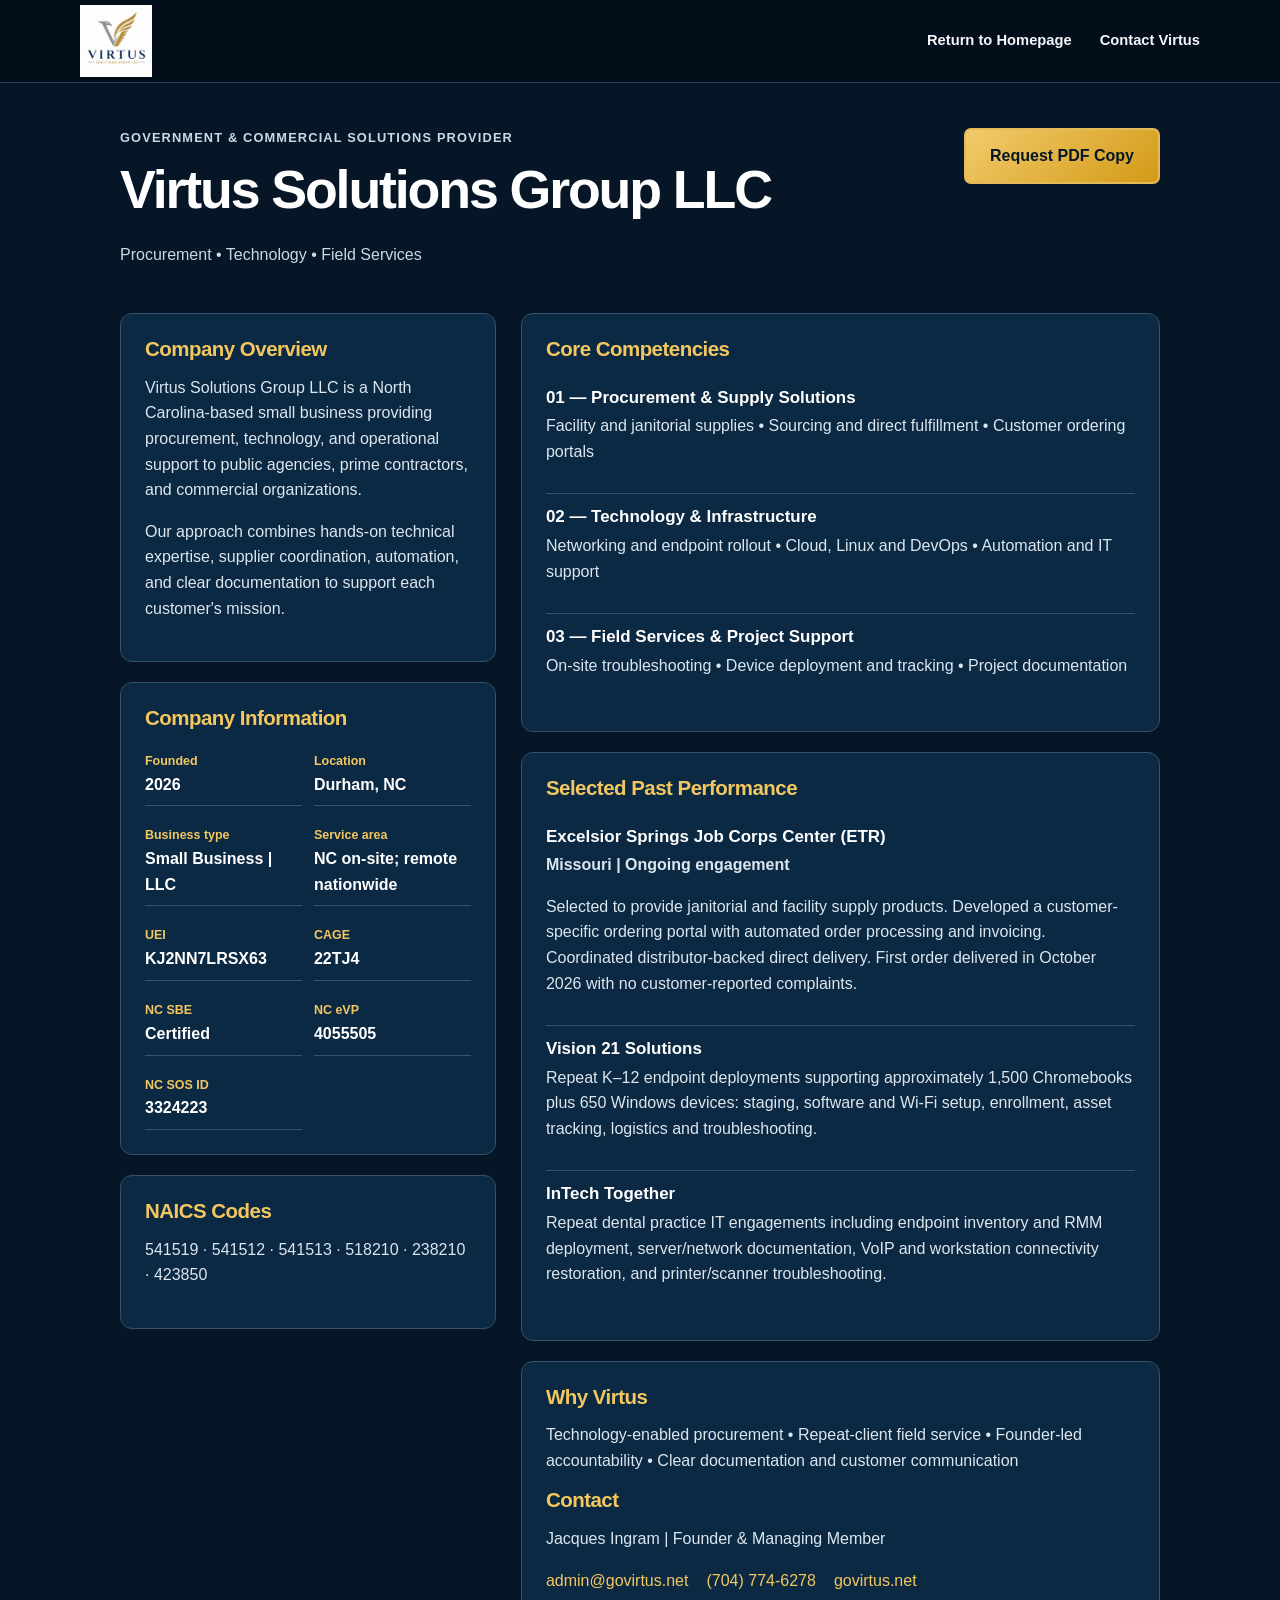
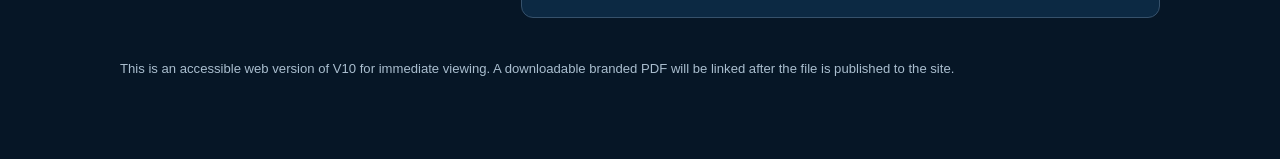
==== capability-statement.html @ 2979e862 "Add directly viewable V10 capability statement web page" ====
<!doctype html><html lang="en"><head><meta charset="utf-8"><meta name="viewport" content="width=device-width,initial-scale=1"><title>Capability Statement V10 | Virtus Solutions Group LLC</title><meta name="description" content="Virtus Solutions Group LLC corporate capability statement: procurement, technology, field services and documented past performance."><link rel="icon" href="assets/favicon-32.png"><link rel="stylesheet" href="styles.css"><style>
.cap-wrap{width:min(1040px,calc(100% - 32px));margin:45px auto 80px}.cap-head{display:flex;justify-content:space-between;align-items:flex-start;gap:20px;margin-bottom:30px}.cap-head h1{font-size:clamp(2rem,4.2vw,3.5rem);line-height:1.05;color:#fff}.cap-head p{color:#cad9e5}.cap-tag{color:#f3c75f;font-weight:800;text-transform:uppercase;letter-spacing:.09em;font-size:.8rem}.cap-grid{display:grid;grid-template-columns:1fr 1.7fr;gap:25px}.cap-panel{background:#0c2943;border:1px solid #36516b;border-radius:12px;padding:24px;margin-bottom:20px}.cap-panel h2{font-size:1.28rem;color:#f3c75f;margin-bottom:15px}.cap-panel h3{font-size:1.06rem;color:#fff;margin:0 0 6px}.cap-panel p,.cap-panel li{color:#dce6ef}.cap-panel ul{padding-left:20px}.cap-panel li{margin:7px 0}.cap-item{border-bottom:1px solid #34516a;padding:13px 0}.cap-item:last-child{border:0}.cap-credentials{display:grid;grid-template-columns:1fr 1fr;gap:12px}.cap-credentials div{border-bottom:1px solid #35516c;padding:8px 0}.cap-credentials strong{color:#f3c75f;display:block;font-size:.78rem}.cap-credentials span{color:#fff;font-weight:700}.cap-contact{display:flex;flex-wrap:wrap;gap:18px}.cap-contact a{color:#f3c75f}.cap-note{color:#aabecf;font-size:.82rem;margin-top:20px}@media(max-width:760px){.cap-grid{grid-template-columns:1fr}.cap-head{display:block}.cap-panel{padding:18px}}</style></head><body><header class="site-header"><nav class="nav container" aria-label="Main navigation"><a class="brand" href="./"><img src="assets/virtus-logo.png" alt="Virtus Solutions Group"></a><div class="nav-links" style="display:flex"><a href="./">Return to Homepage</a><a href="mailto:admin@govirtus.net">Contact Virtus</a></div></nav></header><main class="cap-wrap"><div class="cap-head"><div><p class="cap-tag">Government &amp; Commercial Solutions Provider</p><h1>Virtus Solutions Group LLC</h1><p>Procurement • Technology • Field Services</p></div><a class="btn primary" href="mailto:admin@govirtus.net?subject=VSG%20Capability%20Statement%20PDF%20Request">Request PDF Copy</a></div><div class="cap-grid"><div><section class="cap-panel"><h2>Company Overview</h2><p>Virtus Solutions Group LLC is a North Carolina-based small business providing procurement, technology, and operational support to public agencies, prime contractors, and commercial organizations.</p><p>Our approach combines hands-on technical expertise, supplier coordination, automation, and clear documentation to support each customer's mission.</p></section><section class="cap-panel"><h2>Company Information</h2><div class="cap-credentials"><div><strong>Founded</strong><span>2026</span></div><div><strong>Location</strong><span>Durham, NC</span></div><div><strong>Business type</strong><span>Small Business | LLC</span></div><div><strong>Service area</strong><span>NC on-site; remote nationwide</span></div><div><strong>UEI</strong><span>KJ2NN7LRSX63</span></div><div><strong>CAGE</strong><span>22TJ4</span></div><div><strong>NC SBE</strong><span>Certified</span></div><div><strong>NC eVP</strong><span>4055505</span></div><div><strong>NC SOS ID</strong><span>3324223</span></div></div></section><section class="cap-panel"><h2>NAICS Codes</h2><p>541519 · 541512 · 541513 · 518210 · 238210 · 423850</p></section></div><div><section class="cap-panel"><h2>Core Competencies</h2><div class="cap-item"><h3>01 — Procurement &amp; Supply Solutions</h3><p>Facility and janitorial supplies • Sourcing and direct fulfillment • Customer ordering portals</p></div><div class="cap-item"><h3>02 — Technology &amp; Infrastructure</h3><p>Networking and endpoint rollout • Cloud, Linux and DevOps • Automation and IT support</p></div><div class="cap-item"><h3>03 — Field Services &amp; Project Support</h3><p>On-site troubleshooting • Device deployment and tracking • Project documentation</p></div></section><section class="cap-panel"><h2>Selected Past Performance</h2><div class="cap-item"><h3>Excelsior Springs Job Corps Center (ETR)</h3><p><strong>Missouri | Ongoing engagement</strong></p><p>Selected to provide janitorial and facility supply products. Developed a customer-specific ordering portal with automated order processing and invoicing. Coordinated distributor-backed direct delivery. First order delivered in October 2026 with no customer-reported complaints.</p></div><div class="cap-item"><h3>Vision 21 Solutions</h3><p>Repeat K–12 endpoint deployments supporting approximately 1,500 Chromebooks plus 650 Windows devices: staging, software and Wi-Fi setup, enrollment, asset tracking, logistics and troubleshooting.</p></div><div class="cap-item"><h3>InTech Together</h3><p>Repeat dental practice IT engagements including endpoint inventory and RMM deployment, server/network documentation, VoIP and workstation connectivity restoration, and printer/scanner troubleshooting.</p></div></section><section class="cap-panel"><h2>Why Virtus</h2><p>Technology-enabled procurement • Repeat-client field service • Founder-led accountability • Clear documentation and customer communication</p><h2>Contact</h2><p>Jacques Ingram | Founder &amp; Managing Member</p><div class="cap-contact"><a href="mailto:admin@govirtus.net">admin@govirtus.net</a><a href="tel:+17047746278">(704) 774-6278</a><a href="https://govirtus.net">govirtus.net</a></div></section></div></div><p class="cap-note">This is an accessible web version of V10 for immediate viewing. A downloadable branded PDF will be linked after the file is published to the site.</p></main></body></html>
---- styles.css ----
:root {
  --navy: #08264a;
  --navy-2: #0d315c;
  --gold: #c99a2e;
  --gold-2: #d7b65e;
  --silver: #8f969d;
  --slate: #4c5864;
  --light: #f5f7fa;
  --white: #ffffff;
  --line: #dce2e8;
  --shadow: 0 18px 45px rgba(8, 38, 74, 0.12);
}

* { box-sizing: border-box; }
html { scroll-behavior: smooth; }
body {
  margin: 0;
  font-family: Georgia, 'Times New Roman', serif;
  color: var(--navy);
  background: var(--white);
  line-height: 1.6;
}
a { color: inherit; text-decoration: none; }
img { max-width: 100%; display: block; }
.container { width: min(1120px, calc(100% - 40px)); margin: 0 auto; }

.site-header {
  position: sticky;
  top: 0;
  z-index: 20;
  background: rgba(255,255,255,0.94);
  backdrop-filter: blur(14px);
  border-bottom: 1px solid var(--line);
}
.nav {
  height: 82px;
  display: flex;
  align-items: center;
  justify-content: space-between;
  gap: 24px;
}
.brand img { width: 238px; height: 72px; object-fit: contain; object-position: left center; }
.nav-links { display: flex; align-items: center; gap: 28px; font-family: Arial, sans-serif; font-weight: 700; font-size: 0.92rem; }
.nav-links a { position: relative; }
.nav-links a:not(.nav-cta)::after {
  content: '';
  position: absolute;
  left: 0;
  bottom: -8px;
  width: 0;
  height: 2px;
  background: var(--gold);
  transition: width .2s ease;
}
.nav-links a:hover::after { width: 100%; }
.nav-cta {
  background: var(--navy);
  color: var(--white);
  padding: 12px 18px;
  border-radius: 4px;
  box-shadow: 0 8px 18px rgba(8,38,74,.18);
}
.menu-toggle { display: none; border: 0; background: var(--navy); color: white; padding: 10px 12px; border-radius: 4px; font-size: 1.2rem; }

.hero {
  position: relative;
  overflow: hidden;
  background:
    linear-gradient(90deg, rgba(255,255,255,.98) 0%, rgba(255,255,255,.92) 44%, rgba(245,247,250,.70) 100%),
    radial-gradient(circle at 85% 30%, rgba(201,154,46,.12), transparent 34%),
    linear-gradient(135deg, #ffffff 0%, #eef2f6 100%);
  border-bottom: 3px solid var(--gold);
}
.hero::after {
  content: '';
  position: absolute;
  right: -7%; top: 8%;
  width: 56%; height: 90%;
  background: linear-gradient(135deg, transparent 0 44%, rgba(8,38,74,.05) 44% 48%, transparent 48% 100%);
  opacity: .9;
}
.hero-grid { position: relative; z-index: 1; min-height: 620px; display: grid; grid-template-columns: 1.05fr .95fr; align-items: center; gap: 48px; }
.eyebrow, .section-kicker {
  color: var(--gold);
  text-transform: uppercase;
  letter-spacing: .12em;
  font-family: Arial, sans-serif;
  font-size: .78rem;
  font-weight: 800;
  margin: 0 0 14px;
}
.eyebrow span { display: inline-block; width: 38px; height: 2px; background: var(--gold); vertical-align: middle; margin-right: 10px; }
h1 { font-size: clamp(3rem, 7vw, 6.3rem); line-height: .94; margin: 0 0 24px; letter-spacing: -.04em; }
h1 span { color: var(--silver); }
.hero-text { max-width: 600px; font-family: Arial, sans-serif; color: #263646; font-size: 1.08rem; }
.hero-actions { display: flex; gap: 16px; flex-wrap: wrap; margin-top: 30px; }
.btn {
  display: inline-flex;
  align-items: center;
  justify-content: center;
  border-radius: 4px;
  padding: 13px 24px;
  font-family: Arial, sans-serif;
  font-weight: 800;
  border: 2px solid var(--navy);
  transition: transform .2s ease, box-shadow .2s ease, background .2s ease;
}
.btn:hover { transform: translateY(-2px); box-shadow: var(--shadow); }
.btn.primary { background: var(--navy); color: white; }
.btn.secondary { background: transparent; color: var(--navy); }
.hero-card {
  justify-self: end;
  width: min(430px, 100%);
  padding: 34px;
  border-radius: 18px;
  background: rgba(255,255,255,.75);
  border: 1px solid rgba(201,154,46,.34);
  box-shadow: var(--shadow);
}
.hero-card img { width: 250px; margin: 0 auto 20px; }
.hero-card div { display: grid; grid-template-columns: 1fr 1fr; gap: 10px; font-family: Arial, sans-serif; }
.hero-card strong { border: 1px solid var(--line); padding: 12px; border-radius: 8px; text-align: center; background: #fff; }

.section { padding: 88px 0; }
.section-center { text-align: center; max-width: 760px; margin: 0 auto 42px; }
h2 { font-size: clamp(2rem, 4vw, 3.25rem); line-height: 1.05; margin: 0 0 18px; letter-spacing: -.025em; }
h3 { margin: 0 0 10px; line-height: 1.15; }
p { margin-top: 0; }
.about-grid { display: grid; grid-template-columns: .9fr 1.1fr; gap: 54px; align-items: start; }
.about-grid p, .section-center p { font-family: Arial, sans-serif; color: #364656; }
.values-grid { display: grid; grid-template-columns: 1fr 1fr; gap: 18px; }
.values-grid article {
  padding: 25px;
  border: 1px solid var(--line);
  border-top: 4px solid var(--gold);
  border-radius: 10px;
  background: white;
  box-shadow: 0 10px 28px rgba(8,38,74,.06);
}
.values-grid span { font-family: Arial, sans-serif; font-weight: 900; color: var(--gold); }
.values-grid p, .service-card p, .government p, .contact p, .footer p, .footer span { font-family: Arial, sans-serif; color: #465666; }

.services { background: var(--light); }
.service-grid { display: grid; grid-template-columns: repeat(3, 1fr); gap: 18px; }
.service-card {
  background: white;
  border: 1px solid var(--line);
  border-radius: 12px;
  padding: 28px;
  box-shadow: 0 12px 28px rgba(8,38,74,.06);
  min-height: 220px;
}
.icon {
  width: 46px; height: 46px;
  border: 2px solid var(--gold);
  color: var(--gold);
  display: grid;
  place-items: center;
  border-radius: 9px;
  font-family: Arial, sans-serif;
  font-weight: 900;
  margin-bottom: 18px;
  font-size: 1.35rem;
}

.government {
  padding: 76px 0;
  color: white;
  background:
    linear-gradient(90deg, rgba(8,38,74,.97), rgba(8,38,74,.87)),
    radial-gradient(circle at 85% 40%, rgba(201,154,46,.20), transparent 30%);
}
.light { color: var(--gold-2); }
.government h2 { max-width: 760px; }
.government p { color: rgba(255,255,255,.82); max-width: 720px; }
.government-grid { display: grid; grid-template-columns: 1fr .8fr; gap: 40px; align-items: center; }
.gov-points { display: grid; grid-template-columns: 1fr 1fr; gap: 14px; }
.gov-points span { font-family: Arial, sans-serif; font-weight: 800; border: 1px solid rgba(255,255,255,.22); padding: 16px; border-radius: 10px; background: rgba(255,255,255,.07); }

.contact-grid { display: grid; grid-template-columns: .85fr 1.15fr; gap: 52px; align-items: start; }
.contact-list { display: grid; gap: 12px; margin-top: 26px; font-family: Arial, sans-serif; font-weight: 800; }
.contact-list a { color: var(--navy); }
.contact-form {
  background: white;
  padding: 30px;
  border-radius: 14px;
  border: 1px solid var(--line);
  box-shadow: var(--shadow);
  display: grid;
  gap: 14px;
  font-family: Arial, sans-serif;
}
label { display: grid; gap: 7px; font-weight: 800; color: var(--navy); }
input, textarea {
  width: 100%;
  border: 1px solid #cfd7df;
  border-radius: 6px;
  padding: 12px 13px;
  font: inherit;
  color: var(--navy);
}
input:focus, textarea:focus { outline: 3px solid rgba(201,154,46,.18); border-color: var(--gold); }
.form-note { font-size: .86rem; margin: 0; }

.footer { background: var(--navy); color: white; padding: 46px 0 18px; }
.footer-grid { display: grid; grid-template-columns: 1.2fr .6fr .8fr; gap: 40px; align-items: start; }
.footer img { width: 230px; background: white; border-radius: 8px; padding: 6px; margin-bottom: 14px; }
.footer h4 { font-family: Arial, sans-serif; text-transform: uppercase; letter-spacing: .08em; color: var(--gold-2); margin: 0 0 12px; }
.footer a, .footer span { display: block; margin: 8px 0; color: rgba(255,255,255,.88); font-family: Arial, sans-serif; }
.copyright { border-top: 1px solid rgba(255,255,255,.18); margin-top: 28px; padding-top: 16px; font-family: Arial, sans-serif; color: rgba(255,255,255,.72); font-size: .88rem; }

@media (max-width: 900px) {
  .menu-toggle { display: inline-block; }
  .nav-links {
    position: absolute;
    top: 82px; left: 0; right: 0;
    background: white;
    border-bottom: 1px solid var(--line);
    display: none;
    flex-direction: column;
    align-items: stretch;
    padding: 20px;
  }
  .nav-links.open { display: flex; }
  .nav-links a { padding: 10px 0; }
  .nav-cta { text-align: center; padding: 12px; }
  .hero-grid, .about-grid, .government-grid, .contact-grid, .footer-grid { grid-template-columns: 1fr; }
  .hero-grid { min-height: auto; padding: 78px 0; }
  .hero-card { justify-self: stretch; }
  .service-grid { grid-template-columns: 1fr 1fr; }
}

@media (max-width: 620px) {
  .container { width: min(100% - 28px, 1120px); }
  .brand img { width: 190px; }
  h1 { font-size: 3.25rem; }
  .section { padding: 64px 0; }
  .service-grid, .values-grid, .gov-points { grid-template-columns: 1fr; }
  .hero-actions { flex-direction: column; }
  .btn { width: 100%; }
}


/* 2026 capability refresh */
.performance {
  background: var(--navy);
  color: var(--white);
}
.performance-heading p { color: rgba(255,255,255,.8); }
.performance-grid {
  display: grid;
  grid-template-columns: 1fr 1fr;
  gap: 20px;
}
.performance-card {
  background: var(--white);
  color: var(--navy);
  border-radius: 12px;
  padding: 28px;
  border: 1px solid rgba(255,255,255,.24);
  box-shadow: 0 12px 32px rgba(0,0,0,.15);
}
.performance-card p {
  color: #465666;
  font-family: Arial, sans-serif;
}
.performance-topline {
  display: flex;
  gap: 14px;
  align-items: center;
  justify-content: space-between;
  margin-bottom: 12px;
  font-family: Arial, sans-serif;
}
.performance-topline span {
  font-weight: 900;
}
.performance-topline b {
  background: #eef3f7;
  color: var(--navy);
  border: 1px solid var(--line);
  border-radius: 999px;
  padding: 6px 10px;
  font-size: .78rem;
}
.credentials-card {
  background: var(--white);
  color: var(--navy);
  padding: 28px;
  border-radius: 14px;
  box-shadow: var(--shadow);
}
.credentials-card h3 {
  margin-bottom: 18px;
}
.credentials-card dl {
  margin: 0;
  display: grid;
  gap: 10px;
}
.credentials-card dl div {
  display: grid;
  grid-template-columns: 1fr 1.25fr;
  gap: 12px;
  border-bottom: 1px solid var(--line);
  padding-bottom: 9px;
  font-family: Arial, sans-serif;
}
.credentials-card dt {
  color: var(--gold);
  font-weight: 900;
}
.credentials-card dd {
  margin: 0;
  font-weight: 800;
}
@media (max-width: 900px) {
  .performance-grid { grid-template-columns: 1fr; }
}
@media (max-width: 620px) {
  .performance-topline { align-items: flex-start; flex-direction: column; }
  .credentials-card dl div { grid-template-columns: 1fr; gap: 3px; }
}


/* Dark executive concept — proposed V11 design, review branch only */
:root { --navy: #061626; --navy-2: #0a2542; --gold: #d5a12b; --gold-2: #f3c75f; --silver: #aab6c3; --light: #071a2c; --line: #27435b; }
body { background:#061626; color:#f5f7fb; font-family:Arial,Helvetica,sans-serif; }
h1,h2,h3 { font-family:Arial,Helvetica,sans-serif; }
.site-header { background:rgba(3,15,27,.98); border-bottom:1px solid #244158; }
.nav-links a { color:#f5f7fb; }
.nav-cta { background:#131d25; border:1px solid var(--gold); color:var(--gold-2)!important; box-shadow:none; }
.hero { background:linear-gradient(120deg,#041322 0%,#092744 54%,#061626 100%);border-bottom:1px solid #244158; }
.hero::after { background:linear-gradient(135deg, transparent 0 41%,rgba(36,86,132,.17) 41% 45%, transparent 45% 57%,rgba(27,68,108,.2) 57% 60%,transparent 60%); }
.hero-grid { grid-template-columns: .94fr 1.06fr; min-height:600px; gap:48px; padding:54px 0; }
.hero-copy h1 { font-size:clamp(2.6rem,4vw,4.3rem); letter-spacing:-.045em; line-height:1.08; color:#fff; }
.hero-copy h1 span { color:var(--gold-2); }
.hero-text { color:#d7e2eb; font-size:1.04rem; line-height:1.55; }
.eyebrow { color:var(--gold-2); }
.btn { border-radius:7px; gap:14px; text-align:center; }
.btn.primary { background:linear-gradient(140deg,#f2cb6c,#d39a17);border-color:#e4bb58;color:#081725; }
.btn.secondary { border-color:#b7c8d8;color:#fff; }
.featured-contract { min-width:0; border-radius:12px; border:1px solid #977629; background:linear-gradient(105deg,rgba(5,21,37,.98) 0%,rgba(7,28,49,.97) 65%,rgba(15,47,78,.9) 100%); box-shadow:0 15px 38px rgba(0,0,0,.28);position:relative;overflow:hidden; }
.featured-contract::after { content:"JOB CORPS";position:absolute;bottom:6px;right:-15px;font-size:4rem;font-weight:900;color:rgba(255,255,255,.035);letter-spacing:.05em;pointer-events:none; }
.featured-content {position:relative;z-index:1;padding:29px;}
.featured-label {display:inline-block;background:var(--gold-2);color:#081725;border-radius:5px;padding:9px 14px;font-size:.77rem;font-weight:800;text-transform:uppercase;}
.featured-contract h2 {font-size:clamp(1.5rem,2.2vw,2.25rem);line-height:1.18;margin:15px 0 8px;color:#fff;}
.featured-subtitle {color:#c5d5e2;font-size:.95rem; }
.featured-summary {color:#e4ebf0;font-size:.98rem;line-height:1.62;}
.featured-metrics {display:grid;grid-template-columns:repeat(4,1fr);gap:12px;margin-top:24px;}
.featured-metrics>div {display:flex;flex-direction:column;align-items:center;text-align:center;gap:10px;color:#fff;font-size:.78rem;line-height:1.3;}
.metric-icon {display:grid;place-items:center;width:46px;height:46px;border:1px solid var(--gold);border-radius:50%;color:var(--gold-2);font-size:1.5rem;}
.services {background:#071726;}
.section-center h2, .about h2, .contact h2 {color:#f8fafc;}
.section-center p,.about-grid p,.service-card p {color:#c1d0dd!important;}
.section-kicker {color:var(--gold-2);}
.service-grid {grid-template-columns:repeat(3,minmax(0,1fr));}
.service-card {background:linear-gradient(145deg,#0a2238,#061525);border:1px solid #31516a;min-height:290px;color:#fff;}
.service-card h3 {color:#fff;}
.service-card p {font-size:.92rem;}
.service-card ul {padding-left:22px;margin:15px 0 0;color:#e2eaf1;font-size:.9rem;line-height:1.85;}
.service-card li::marker {color:var(--gold-2);}
.icon {background:#071b30;color:var(--gold-2);border-color:var(--gold);}
.performance {background:#081e31;}
.performance-card {background:#0b2841;color:#fff;border:1px solid #31516a;}
.performance-card h3 {color:#fff;}
.performance-card p {color:#d3e0ea!important;}
.performance-topline b {background:#1e3c57;color:#f2c75f;border-color:#355a79;}
.performance-grid {grid-template-columns:repeat(3,minmax(0,1fr));}
.about {background:#091b2b;}
.values-grid article {background:#0e293f;border-color:#31516a;color:#fff;}
.values-grid p {color:#d0dce6!important;}
.government {background:linear-gradient(120deg,#071728,#102e4b);}
.credentials-card {background:#0d283f;color:#fff;border:1px solid #35536e;}
.credentials-card dd {color:#f4f7fb;}
.credentials-card dt {color:var(--gold-2);}
.credentials-card dl div {border-color:#31516a;}
.statement-band {padding:55px 0;background:#0b253d;border-top:1px solid #31516a;border-bottom:1px solid #31516a;}
.statement-layout {display:flex;align-items:center;justify-content:space-between;gap:35px;}
.statement-band h2 {font-size:2rem;max-width:600px;color:#fff;}
.statement-band p:not(.section-kicker) {color:#bed0de;max-width:630px;}
.contact {background:#071726;}
.contact-list a,.contact-list span {color:#f6f8fc;}
.contact-form {background:#0d283f;border-color:#31516a;}
.contact-form label {color:#f1f6fa;}
input,textarea {background:#061828;color:#fff;border-color:#45627b;}
input::placeholder,textarea::placeholder {color:#adc0ce;}
.form-note {color:#c5d3de!important;}
.footer {background:#030f1b;border-top:1px solid #1c3d55;}
@media(max-width:1000px){.hero-grid{grid-template-columns:1fr;}.featured-metrics{gap:14px;}.performance-grid{grid-template-columns:1fr;}}
@media(max-width:900px){.service-grid{grid-template-columns:1fr 1fr;}.nav-links{background:#071726;}.statement-layout{flex-direction:column;align-items:flex-start;}}
@media(max-width:620px){.service-grid{grid-template-columns:1fr;}.featured-content{padding:20px;}.featured-metrics{grid-template-columns:1fr 1fr;}.hero-grid{padding:38px 0;}.hero-copy h1{font-size:2.5rem;}.statement-band h2{font-size:1.6rem;}}

/* ETR sign-forward layout: image lives exclusively to the right, never under text.
   Image is deliberately not included in public repo until the publisher licenses its use. */
.featured-contract { isolation:isolate; }
.featured-contract::after { display:none; }
.featured-photo {
  position:absolute;
  z-index:0;
  inset:0 0 0 auto;
  width:54%;
  background-color:#12324b;
  background-image:linear-gradient(90deg,#071b30 0%,rgba(7,27,48,.28) 22%,rgba(7,27,48,.04) 75%),linear-gradient(135deg,#173b5c,#071727);
  background-size:cover;
  background-position:34% center;
  background-repeat:no-repeat;
}
.featured-content { display:flex;flex-direction:column;gap:18px;min-height:440px; }
.featured-text { max-width:57%; background:linear-gradient(90deg,rgba(5,21,37,.99),rgba(5,21,37,.91) 83%,transparent); padding-right:12px; }
.featured-metrics {margin-top:auto; background:linear-gradient(90deg,rgba(5,21,37,.95),rgba(5,21,37,.8));border-radius:8px;padding:14px 10px; }
@media(max-width:1100px){
 .featured-photo {width:48%;background-position:30% center;}
 .featured-text {max-width:62%;}
}
@media(max-width:700px){
 .featured-photo {position:relative;inset:auto;width:100%;height:225px;background-position:30% center;}
 .featured-content {min-height:unset;padding:20px;gap:10px;}
 .featured-text {max-width:100%;background:none;padding-right:0;}
 .featured-metrics {grid-template-columns:repeat(2,minmax(0,1fr));margin-top:10px;}
}
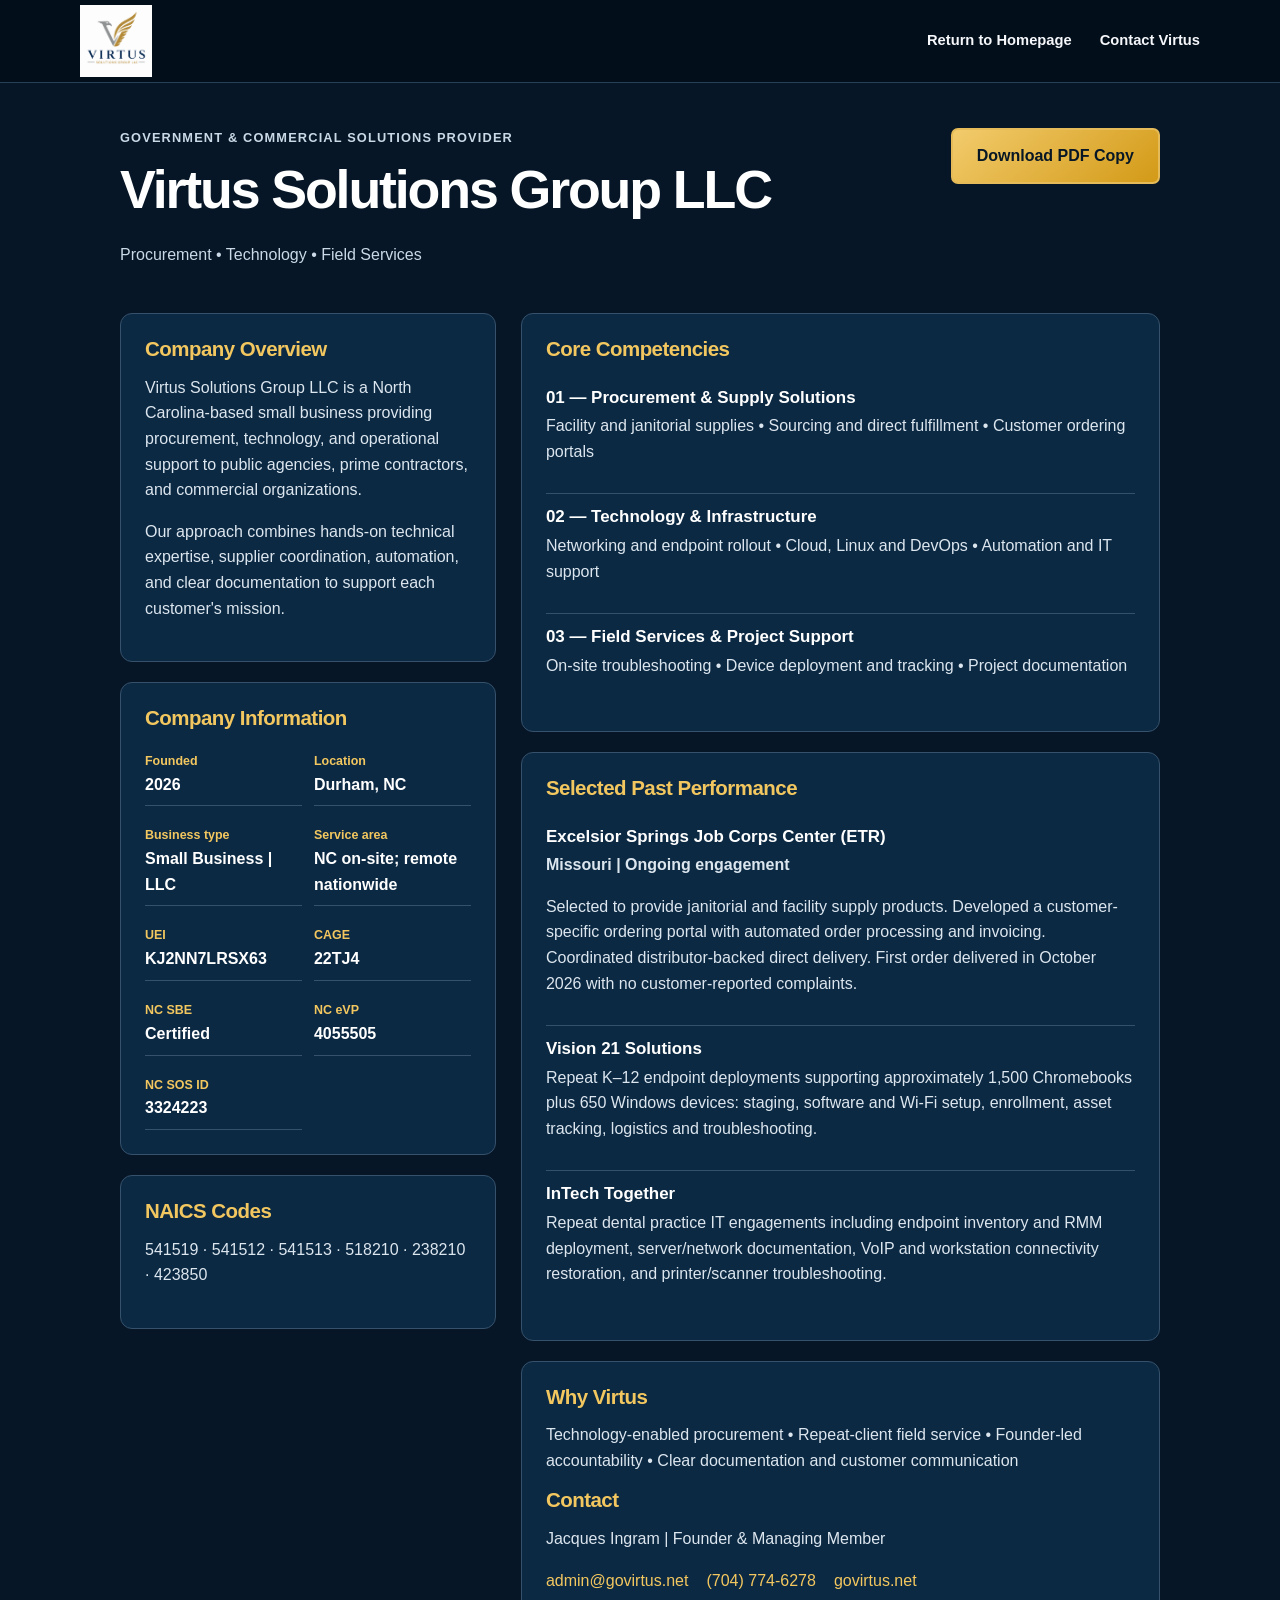
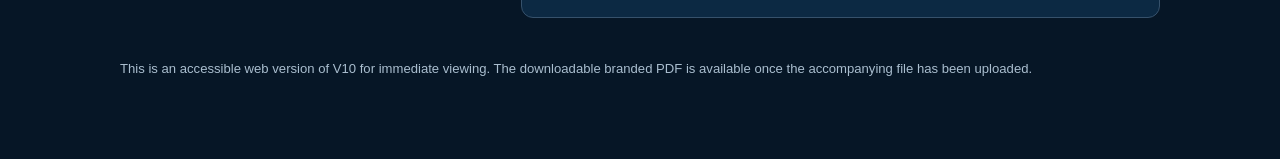
==== commit 21bbff82: "Add direct PDF download path after binary asset upload" ====
--- a/capability-statement.html
+++ b/capability-statement.html
@@ -1,2 +1,2 @@
 <!doctype html><html lang="en"><head><meta charset="utf-8"><meta name="viewport" content="width=device-width,initial-scale=1"><title>Capability Statement V10 | Virtus Solutions Group LLC</title><meta name="description" content="Virtus Solutions Group LLC corporate capability statement: procurement, technology, field services and documented past performance."><link rel="icon" href="assets/favicon-32.png"><link rel="stylesheet" href="styles.css"><style>
-.cap-wrap{width:min(1040px,calc(100% - 32px));margin:45px auto 80px}.cap-head{display:flex;justify-content:space-between;align-items:flex-start;gap:20px;margin-bottom:30px}.cap-head h1{font-size:clamp(2rem,4.2vw,3.5rem);line-height:1.05;color:#fff}.cap-head p{color:#cad9e5}.cap-tag{color:#f3c75f;font-weight:800;text-transform:uppercase;letter-spacing:.09em;font-size:.8rem}.cap-grid{display:grid;grid-template-columns:1fr 1.7fr;gap:25px}.cap-panel{background:#0c2943;border:1px solid #36516b;border-radius:12px;padding:24px;margin-bottom:20px}.cap-panel h2{font-size:1.28rem;color:#f3c75f;margin-bottom:15px}.cap-panel h3{font-size:1.06rem;color:#fff;margin:0 0 6px}.cap-panel p,.cap-panel li{color:#dce6ef}.cap-panel ul{padding-left:20px}.cap-panel li{margin:7px 0}.cap-item{border-bottom:1px solid #34516a;padding:13px 0}.cap-item:last-child{border:0}.cap-credentials{display:grid;grid-template-columns:1fr 1fr;gap:12px}.cap-credentials div{border-bottom:1px solid #35516c;padding:8px 0}.cap-credentials strong{color:#f3c75f;display:block;font-size:.78rem}.cap-credentials span{color:#fff;font-weight:700}.cap-contact{display:flex;flex-wrap:wrap;gap:18px}.cap-contact a{color:#f3c75f}.cap-note{color:#aabecf;font-size:.82rem;margin-top:20px}@media(max-width:760px){.cap-grid{grid-template-columns:1fr}.cap-head{display:block}.cap-panel{padding:18px}}</style></head><body><header class="site-header"><nav class="nav container" aria-label="Main navigation"><a class="brand" href="./"><img src="assets/virtus-logo.png" alt="Virtus Solutions Group"></a><div class="nav-links" style="display:flex"><a href="./">Return to Homepage</a><a href="mailto:admin@govirtus.net">Contact Virtus</a></div></nav></header><main class="cap-wrap"><div class="cap-head"><div><p class="cap-tag">Government &amp; Commercial Solutions Provider</p><h1>Virtus Solutions Group LLC</h1><p>Procurement • Technology • Field Services</p></div><a class="btn primary" href="mailto:admin@govirtus.net?subject=VSG%20Capability%20Statement%20PDF%20Request">Request PDF Copy</a></div><div class="cap-grid"><div><section class="cap-panel"><h2>Company Overview</h2><p>Virtus Solutions Group LLC is a North Carolina-based small business providing procurement, technology, and operational support to public agencies, prime contractors, and commercial organizations.</p><p>Our approach combines hands-on technical expertise, supplier coordination, automation, and clear documentation to support each customer's mission.</p></section><section class="cap-panel"><h2>Company Information</h2><div class="cap-credentials"><div><strong>Founded</strong><span>2026</span></div><div><strong>Location</strong><span>Durham, NC</span></div><div><strong>Business type</strong><span>Small Business | LLC</span></div><div><strong>Service area</strong><span>NC on-site; remote nationwide</span></div><div><strong>UEI</strong><span>KJ2NN7LRSX63</span></div><div><strong>CAGE</strong><span>22TJ4</span></div><div><strong>NC SBE</strong><span>Certified</span></div><div><strong>NC eVP</strong><span>4055505</span></div><div><strong>NC SOS ID</strong><span>3324223</span></div></div></section><section class="cap-panel"><h2>NAICS Codes</h2><p>541519 · 541512 · 541513 · 518210 · 238210 · 423850</p></section></div><div><section class="cap-panel"><h2>Core Competencies</h2><div class="cap-item"><h3>01 — Procurement &amp; Supply Solutions</h3><p>Facility and janitorial supplies • Sourcing and direct fulfillment • Customer ordering portals</p></div><div class="cap-item"><h3>02 — Technology &amp; Infrastructure</h3><p>Networking and endpoint rollout • Cloud, Linux and DevOps • Automation and IT support</p></div><div class="cap-item"><h3>03 — Field Services &amp; Project Support</h3><p>On-site troubleshooting • Device deployment and tracking • Project documentation</p></div></section><section class="cap-panel"><h2>Selected Past Performance</h2><div class="cap-item"><h3>Excelsior Springs Job Corps Center (ETR)</h3><p><strong>Missouri | Ongoing engagement</strong></p><p>Selected to provide janitorial and facility supply products. Developed a customer-specific ordering portal with automated order processing and invoicing. Coordinated distributor-backed direct delivery. First order delivered in October 2026 with no customer-reported complaints.</p></div><div class="cap-item"><h3>Vision 21 Solutions</h3><p>Repeat K–12 endpoint deployments supporting approximately 1,500 Chromebooks plus 650 Windows devices: staging, software and Wi-Fi setup, enrollment, asset tracking, logistics and troubleshooting.</p></div><div class="cap-item"><h3>InTech Together</h3><p>Repeat dental practice IT engagements including endpoint inventory and RMM deployment, server/network documentation, VoIP and workstation connectivity restoration, and printer/scanner troubleshooting.</p></div></section><section class="cap-panel"><h2>Why Virtus</h2><p>Technology-enabled procurement • Repeat-client field service • Founder-led accountability • Clear documentation and customer communication</p><h2>Contact</h2><p>Jacques Ingram | Founder &amp; Managing Member</p><div class="cap-contact"><a href="mailto:admin@govirtus.net">admin@govirtus.net</a><a href="tel:+17047746278">(704) 774-6278</a><a href="https://govirtus.net">govirtus.net</a></div></section></div></div><p class="cap-note">This is an accessible web version of V10 for immediate viewing. A downloadable branded PDF will be linked after the file is published to the site.</p></main></body></html>+.cap-wrap{width:min(1040px,calc(100% - 32px));margin:45px auto 80px}.cap-head{display:flex;justify-content:space-between;align-items:flex-start;gap:20px;margin-bottom:30px}.cap-head h1{font-size:clamp(2rem,4.2vw,3.5rem);line-height:1.05;color:#fff}.cap-head p{color:#cad9e5}.cap-tag{color:#f3c75f;font-weight:800;text-transform:uppercase;letter-spacing:.09em;font-size:.8rem}.cap-grid{display:grid;grid-template-columns:1fr 1.7fr;gap:25px}.cap-panel{background:#0c2943;border:1px solid #36516b;border-radius:12px;padding:24px;margin-bottom:20px}.cap-panel h2{font-size:1.28rem;color:#f3c75f;margin-bottom:15px}.cap-panel h3{font-size:1.06rem;color:#fff;margin:0 0 6px}.cap-panel p,.cap-panel li{color:#dce6ef}.cap-panel ul{padding-left:20px}.cap-panel li{margin:7px 0}.cap-item{border-bottom:1px solid #34516a;padding:13px 0}.cap-item:last-child{border:0}.cap-credentials{display:grid;grid-template-columns:1fr 1fr;gap:12px}.cap-credentials div{border-bottom:1px solid #35516c;padding:8px 0}.cap-credentials strong{color:#f3c75f;display:block;font-size:.78rem}.cap-credentials span{color:#fff;font-weight:700}.cap-contact{display:flex;flex-wrap:wrap;gap:18px}.cap-contact a{color:#f3c75f}.cap-note{color:#aabecf;font-size:.82rem;margin-top:20px}@media(max-width:760px){.cap-grid{grid-template-columns:1fr}.cap-head{display:block}.cap-panel{padding:18px}}</style></head><body><header class="site-header"><nav class="nav container" aria-label="Main navigation"><a class="brand" href="./"><img src="assets/virtus-logo.png" alt="Virtus Solutions Group"></a><div class="nav-links" style="display:flex"><a href="./">Return to Homepage</a><a href="mailto:admin@govirtus.net">Contact Virtus</a></div></nav></header><main class="cap-wrap"><div class="cap-head"><div><p class="cap-tag">Government &amp; Commercial Solutions Provider</p><h1>Virtus Solutions Group LLC</h1><p>Procurement • Technology • Field Services</p></div><a class="btn primary" href="Virtus_V10_Capability_Statement.pdf" download>Download PDF Copy</a></div><div class="cap-grid"><div><section class="cap-panel"><h2>Company Overview</h2><p>Virtus Solutions Group LLC is a North Carolina-based small business providing procurement, technology, and operational support to public agencies, prime contractors, and commercial organizations.</p><p>Our approach combines hands-on technical expertise, supplier coordination, automation, and clear documentation to support each customer's mission.</p></section><section class="cap-panel"><h2>Company Information</h2><div class="cap-credentials"><div><strong>Founded</strong><span>2026</span></div><div><strong>Location</strong><span>Durham, NC</span></div><div><strong>Business type</strong><span>Small Business | LLC</span></div><div><strong>Service area</strong><span>NC on-site; remote nationwide</span></div><div><strong>UEI</strong><span>KJ2NN7LRSX63</span></div><div><strong>CAGE</strong><span>22TJ4</span></div><div><strong>NC SBE</strong><span>Certified</span></div><div><strong>NC eVP</strong><span>4055505</span></div><div><strong>NC SOS ID</strong><span>3324223</span></div></div></section><section class="cap-panel"><h2>NAICS Codes</h2><p>541519 · 541512 · 541513 · 518210 · 238210 · 423850</p></section></div><div><section class="cap-panel"><h2>Core Competencies</h2><div class="cap-item"><h3>01 — Procurement &amp; Supply Solutions</h3><p>Facility and janitorial supplies • Sourcing and direct fulfillment • Customer ordering portals</p></div><div class="cap-item"><h3>02 — Technology &amp; Infrastructure</h3><p>Networking and endpoint rollout • Cloud, Linux and DevOps • Automation and IT support</p></div><div class="cap-item"><h3>03 — Field Services &amp; Project Support</h3><p>On-site troubleshooting • Device deployment and tracking • Project documentation</p></div></section><section class="cap-panel"><h2>Selected Past Performance</h2><div class="cap-item"><h3>Excelsior Springs Job Corps Center (ETR)</h3><p><strong>Missouri | Ongoing engagement</strong></p><p>Selected to provide janitorial and facility supply products. Developed a customer-specific ordering portal with automated order processing and invoicing. Coordinated distributor-backed direct delivery. First order delivered in October 2026 with no customer-reported complaints.</p></div><div class="cap-item"><h3>Vision 21 Solutions</h3><p>Repeat K–12 endpoint deployments supporting approximately 1,500 Chromebooks plus 650 Windows devices: staging, software and Wi-Fi setup, enrollment, asset tracking, logistics and troubleshooting.</p></div><div class="cap-item"><h3>InTech Together</h3><p>Repeat dental practice IT engagements including endpoint inventory and RMM deployment, server/network documentation, VoIP and workstation connectivity restoration, and printer/scanner troubleshooting.</p></div></section><section class="cap-panel"><h2>Why Virtus</h2><p>Technology-enabled procurement • Repeat-client field service • Founder-led accountability • Clear documentation and customer communication</p><h2>Contact</h2><p>Jacques Ingram | Founder &amp; Managing Member</p><div class="cap-contact"><a href="mailto:admin@govirtus.net">admin@govirtus.net</a><a href="tel:+17047746278">(704) 774-6278</a><a href="https://govirtus.net">govirtus.net</a></div></section></div></div><p class="cap-note">This is an accessible web version of V10 for immediate viewing. The downloadable branded PDF is available once the accompanying file has been uploaded.</p></main></body></html>
--- a/styles.css
+++ b/styles.css
@@ -419,3 +419,15 @@
  .featured-text {max-width:100%;background:none;padding-right:0;}
  .featured-metrics {grid-template-columns:repeat(2,minmax(0,1fr));margin-top:10px;}
 }
+
+/* 2026-10-30 review fix: improve hero balance, avoid blank ETR image panel. */
+.hero-grid{width:min(1380px,calc(100% - 72px));grid-template-columns:minmax(0,1fr) minmax(0,1.2fr);gap:42px}
+.hero-copy h1{font-size:clamp(2.25rem,3.35vw,3.65rem);line-height:1.09}
+.featured-content{min-height:390px}
+.featured-photo{background-image:linear-gradient(90deg,rgba(7,27,48,.45),rgba(7,27,48,.05)),url("assets/etr-center-sign.jpg");}
+.featured-photo::after{content:"EXCELSIOR SPRINGS\\A JOB CORPS CENTER";white-space:pre;position:absolute;right:7%;top:35%;padding:18px 22px;border:2px solid rgba(231,191,95,.5);border-radius:5px;color:#eecb79;background:rgba(4,18,31,.83);font-size:clamp(.83rem,1.1vw,1.12rem);font-weight:800;line-height:1.7;text-align:center;letter-spacing:.05em}
+@media(max-width:1100px){.hero-grid{width:min(100% - 38px,940px);grid-template-columns:1fr}.hero-copy h1{font-size:clamp(2.4rem,5.4vw,3.9rem)}.featured-text{max-width:60%}}
+@media(max-width:700px){.hero-grid{width:min(100% - 28px,680px)}.hero-copy h1{font-size:clamp(2.1rem,8.3vw,3rem)}.featured-photo::after{top:24%;right:20%;}}
+ 
+/* Hide the graphic fallback when the approved photograph has been uploaded. */
+.featured-photo{background-color:#12324b;}
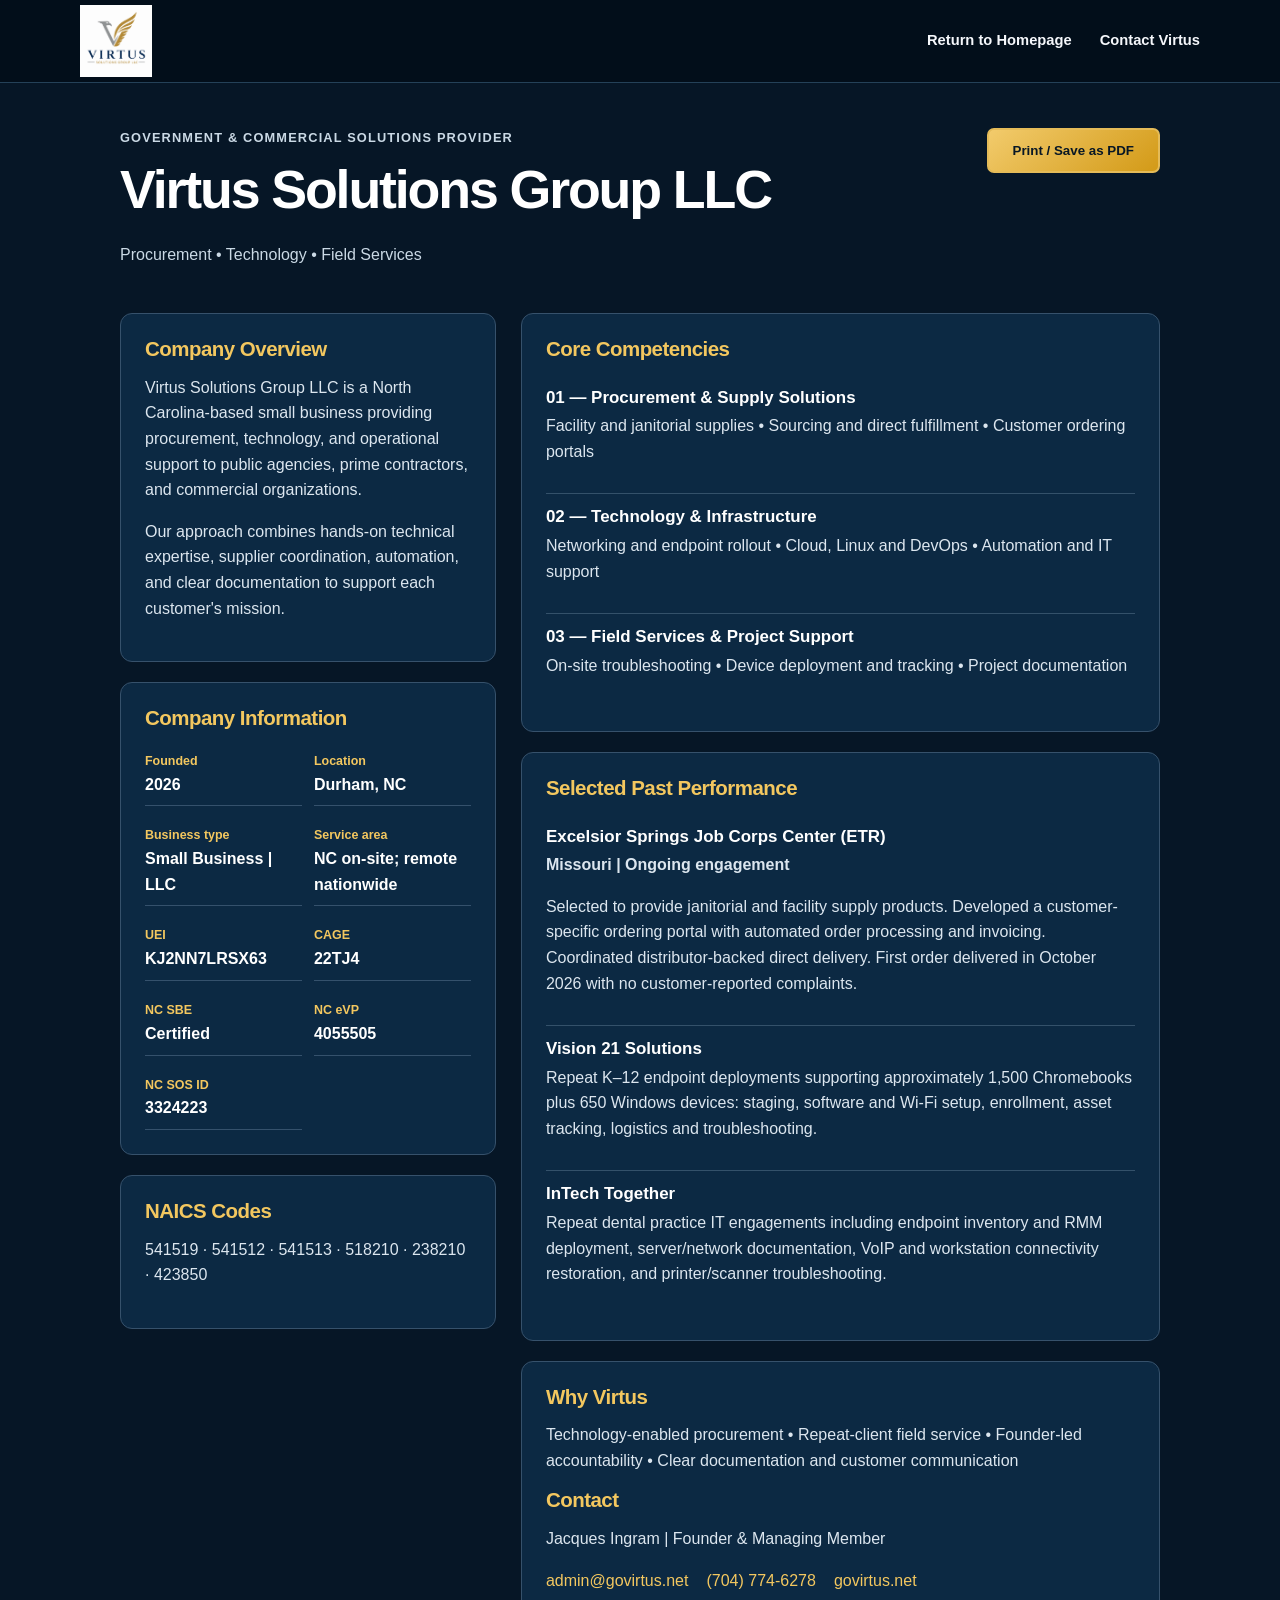
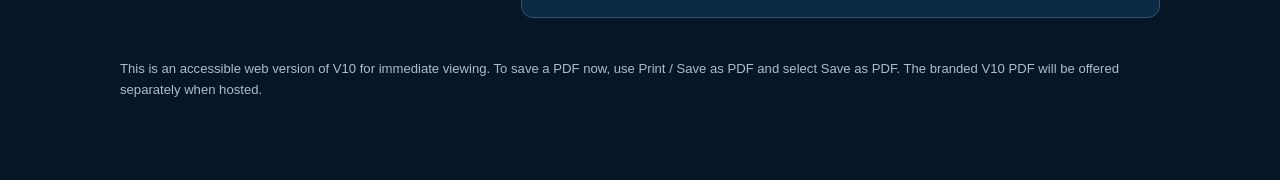
==== commit 8ce0f486: "Replace broken PDF link with functional browser Save as PDF action" ====
--- a/capability-statement.html
+++ b/capability-statement.html
@@ -1,2 +1,2 @@
 <!doctype html><html lang="en"><head><meta charset="utf-8"><meta name="viewport" content="width=device-width,initial-scale=1"><title>Capability Statement V10 | Virtus Solutions Group LLC</title><meta name="description" content="Virtus Solutions Group LLC corporate capability statement: procurement, technology, field services and documented past performance."><link rel="icon" href="assets/favicon-32.png"><link rel="stylesheet" href="styles.css"><style>
-.cap-wrap{width:min(1040px,calc(100% - 32px));margin:45px auto 80px}.cap-head{display:flex;justify-content:space-between;align-items:flex-start;gap:20px;margin-bottom:30px}.cap-head h1{font-size:clamp(2rem,4.2vw,3.5rem);line-height:1.05;color:#fff}.cap-head p{color:#cad9e5}.cap-tag{color:#f3c75f;font-weight:800;text-transform:uppercase;letter-spacing:.09em;font-size:.8rem}.cap-grid{display:grid;grid-template-columns:1fr 1.7fr;gap:25px}.cap-panel{background:#0c2943;border:1px solid #36516b;border-radius:12px;padding:24px;margin-bottom:20px}.cap-panel h2{font-size:1.28rem;color:#f3c75f;margin-bottom:15px}.cap-panel h3{font-size:1.06rem;color:#fff;margin:0 0 6px}.cap-panel p,.cap-panel li{color:#dce6ef}.cap-panel ul{padding-left:20px}.cap-panel li{margin:7px 0}.cap-item{border-bottom:1px solid #34516a;padding:13px 0}.cap-item:last-child{border:0}.cap-credentials{display:grid;grid-template-columns:1fr 1fr;gap:12px}.cap-credentials div{border-bottom:1px solid #35516c;padding:8px 0}.cap-credentials strong{color:#f3c75f;display:block;font-size:.78rem}.cap-credentials span{color:#fff;font-weight:700}.cap-contact{display:flex;flex-wrap:wrap;gap:18px}.cap-contact a{color:#f3c75f}.cap-note{color:#aabecf;font-size:.82rem;margin-top:20px}@media(max-width:760px){.cap-grid{grid-template-columns:1fr}.cap-head{display:block}.cap-panel{padding:18px}}</style></head><body><header class="site-header"><nav class="nav container" aria-label="Main navigation"><a class="brand" href="./"><img src="assets/virtus-logo.png" alt="Virtus Solutions Group"></a><div class="nav-links" style="display:flex"><a href="./">Return to Homepage</a><a href="mailto:admin@govirtus.net">Contact Virtus</a></div></nav></header><main class="cap-wrap"><div class="cap-head"><div><p class="cap-tag">Government &amp; Commercial Solutions Provider</p><h1>Virtus Solutions Group LLC</h1><p>Procurement • Technology • Field Services</p></div><a class="btn primary" href="Virtus_V10_Capability_Statement.pdf" download>Download PDF Copy</a></div><div class="cap-grid"><div><section class="cap-panel"><h2>Company Overview</h2><p>Virtus Solutions Group LLC is a North Carolina-based small business providing procurement, technology, and operational support to public agencies, prime contractors, and commercial organizations.</p><p>Our approach combines hands-on technical expertise, supplier coordination, automation, and clear documentation to support each customer's mission.</p></section><section class="cap-panel"><h2>Company Information</h2><div class="cap-credentials"><div><strong>Founded</strong><span>2026</span></div><div><strong>Location</strong><span>Durham, NC</span></div><div><strong>Business type</strong><span>Small Business | LLC</span></div><div><strong>Service area</strong><span>NC on-site; remote nationwide</span></div><div><strong>UEI</strong><span>KJ2NN7LRSX63</span></div><div><strong>CAGE</strong><span>22TJ4</span></div><div><strong>NC SBE</strong><span>Certified</span></div><div><strong>NC eVP</strong><span>4055505</span></div><div><strong>NC SOS ID</strong><span>3324223</span></div></div></section><section class="cap-panel"><h2>NAICS Codes</h2><p>541519 · 541512 · 541513 · 518210 · 238210 · 423850</p></section></div><div><section class="cap-panel"><h2>Core Competencies</h2><div class="cap-item"><h3>01 — Procurement &amp; Supply Solutions</h3><p>Facility and janitorial supplies • Sourcing and direct fulfillment • Customer ordering portals</p></div><div class="cap-item"><h3>02 — Technology &amp; Infrastructure</h3><p>Networking and endpoint rollout • Cloud, Linux and DevOps • Automation and IT support</p></div><div class="cap-item"><h3>03 — Field Services &amp; Project Support</h3><p>On-site troubleshooting • Device deployment and tracking • Project documentation</p></div></section><section class="cap-panel"><h2>Selected Past Performance</h2><div class="cap-item"><h3>Excelsior Springs Job Corps Center (ETR)</h3><p><strong>Missouri | Ongoing engagement</strong></p><p>Selected to provide janitorial and facility supply products. Developed a customer-specific ordering portal with automated order processing and invoicing. Coordinated distributor-backed direct delivery. First order delivered in October 2026 with no customer-reported complaints.</p></div><div class="cap-item"><h3>Vision 21 Solutions</h3><p>Repeat K–12 endpoint deployments supporting approximately 1,500 Chromebooks plus 650 Windows devices: staging, software and Wi-Fi setup, enrollment, asset tracking, logistics and troubleshooting.</p></div><div class="cap-item"><h3>InTech Together</h3><p>Repeat dental practice IT engagements including endpoint inventory and RMM deployment, server/network documentation, VoIP and workstation connectivity restoration, and printer/scanner troubleshooting.</p></div></section><section class="cap-panel"><h2>Why Virtus</h2><p>Technology-enabled procurement • Repeat-client field service • Founder-led accountability • Clear documentation and customer communication</p><h2>Contact</h2><p>Jacques Ingram | Founder &amp; Managing Member</p><div class="cap-contact"><a href="mailto:admin@govirtus.net">admin@govirtus.net</a><a href="tel:+17047746278">(704) 774-6278</a><a href="https://govirtus.net">govirtus.net</a></div></section></div></div><p class="cap-note">This is an accessible web version of V10 for immediate viewing. The downloadable branded PDF is available once the accompanying file has been uploaded.</p></main></body></html>+.cap-wrap{width:min(1040px,calc(100% - 32px));margin:45px auto 80px}.cap-head{display:flex;justify-content:space-between;align-items:flex-start;gap:20px;margin-bottom:30px}.cap-head h1{font-size:clamp(2rem,4.2vw,3.5rem);line-height:1.05;color:#fff}.cap-head p{color:#cad9e5}.cap-tag{color:#f3c75f;font-weight:800;text-transform:uppercase;letter-spacing:.09em;font-size:.8rem}.cap-grid{display:grid;grid-template-columns:1fr 1.7fr;gap:25px}.cap-panel{background:#0c2943;border:1px solid #36516b;border-radius:12px;padding:24px;margin-bottom:20px}.cap-panel h2{font-size:1.28rem;color:#f3c75f;margin-bottom:15px}.cap-panel h3{font-size:1.06rem;color:#fff;margin:0 0 6px}.cap-panel p,.cap-panel li{color:#dce6ef}.cap-panel ul{padding-left:20px}.cap-panel li{margin:7px 0}.cap-item{border-bottom:1px solid #34516a;padding:13px 0}.cap-item:last-child{border:0}.cap-credentials{display:grid;grid-template-columns:1fr 1fr;gap:12px}.cap-credentials div{border-bottom:1px solid #35516c;padding:8px 0}.cap-credentials strong{color:#f3c75f;display:block;font-size:.78rem}.cap-credentials span{color:#fff;font-weight:700}.cap-contact{display:flex;flex-wrap:wrap;gap:18px}.cap-contact a{color:#f3c75f}.cap-note{color:#aabecf;font-size:.82rem;margin-top:20px}@media(max-width:760px){.cap-grid{grid-template-columns:1fr}.cap-head{display:block}.cap-panel{padding:18px}}@media print{*{box-shadow:none!important}body{background:#fff!important;color:#102d47!important;font-size:10pt}.site-header,.cap-head button,.cap-note{display:none!important}.cap-wrap{width:100%;margin:0}.cap-grid{grid-template-columns:1fr 1.55fr;gap:10px}.cap-panel{break-inside:avoid;background:#fff!important;border:1px solid #c5d5df!important;margin-bottom:10px;padding:12px}.cap-panel h2{color:#a47716!important}.cap-panel h3,.cap-panel p,.cap-panel li,.cap-credentials span{color:#102d47!important}.cap-head h1{color:#102d47!important}.cap-contact a{color:#102d47!important}a{text-decoration:none!important}} </style></head><body><header class="site-header"><nav class="nav container" aria-label="Main navigation"><a class="brand" href="./"><img src="assets/virtus-logo.png" alt="Virtus Solutions Group"></a><div class="nav-links" style="display:flex"><a href="./">Return to Homepage</a><a href="mailto:admin@govirtus.net">Contact Virtus</a></div></nav></header><main class="cap-wrap"><div class="cap-head"><div><p class="cap-tag">Government &amp; Commercial Solutions Provider</p><h1>Virtus Solutions Group LLC</h1><p>Procurement • Technology • Field Services</p></div><button class="btn primary" type="button" onclick="window.print()">Print / Save as PDF</button></div><div class="cap-grid"><div><section class="cap-panel"><h2>Company Overview</h2><p>Virtus Solutions Group LLC is a North Carolina-based small business providing procurement, technology, and operational support to public agencies, prime contractors, and commercial organizations.</p><p>Our approach combines hands-on technical expertise, supplier coordination, automation, and clear documentation to support each customer's mission.</p></section><section class="cap-panel"><h2>Company Information</h2><div class="cap-credentials"><div><strong>Founded</strong><span>2026</span></div><div><strong>Location</strong><span>Durham, NC</span></div><div><strong>Business type</strong><span>Small Business | LLC</span></div><div><strong>Service area</strong><span>NC on-site; remote nationwide</span></div><div><strong>UEI</strong><span>KJ2NN7LRSX63</span></div><div><strong>CAGE</strong><span>22TJ4</span></div><div><strong>NC SBE</strong><span>Certified</span></div><div><strong>NC eVP</strong><span>4055505</span></div><div><strong>NC SOS ID</strong><span>3324223</span></div></div></section><section class="cap-panel"><h2>NAICS Codes</h2><p>541519 · 541512 · 541513 · 518210 · 238210 · 423850</p></section></div><div><section class="cap-panel"><h2>Core Competencies</h2><div class="cap-item"><h3>01 — Procurement &amp; Supply Solutions</h3><p>Facility and janitorial supplies • Sourcing and direct fulfillment • Customer ordering portals</p></div><div class="cap-item"><h3>02 — Technology &amp; Infrastructure</h3><p>Networking and endpoint rollout • Cloud, Linux and DevOps • Automation and IT support</p></div><div class="cap-item"><h3>03 — Field Services &amp; Project Support</h3><p>On-site troubleshooting • Device deployment and tracking • Project documentation</p></div></section><section class="cap-panel"><h2>Selected Past Performance</h2><div class="cap-item"><h3>Excelsior Springs Job Corps Center (ETR)</h3><p><strong>Missouri | Ongoing engagement</strong></p><p>Selected to provide janitorial and facility supply products. Developed a customer-specific ordering portal with automated order processing and invoicing. Coordinated distributor-backed direct delivery. First order delivered in October 2026 with no customer-reported complaints.</p></div><div class="cap-item"><h3>Vision 21 Solutions</h3><p>Repeat K–12 endpoint deployments supporting approximately 1,500 Chromebooks plus 650 Windows devices: staging, software and Wi-Fi setup, enrollment, asset tracking, logistics and troubleshooting.</p></div><div class="cap-item"><h3>InTech Together</h3><p>Repeat dental practice IT engagements including endpoint inventory and RMM deployment, server/network documentation, VoIP and workstation connectivity restoration, and printer/scanner troubleshooting.</p></div></section><section class="cap-panel"><h2>Why Virtus</h2><p>Technology-enabled procurement • Repeat-client field service • Founder-led accountability • Clear documentation and customer communication</p><h2>Contact</h2><p>Jacques Ingram | Founder &amp; Managing Member</p><div class="cap-contact"><a href="mailto:admin@govirtus.net">admin@govirtus.net</a><a href="tel:+17047746278">(704) 774-6278</a><a href="https://govirtus.net">govirtus.net</a></div></section></div></div><p class="cap-note">This is an accessible web version of V10 for immediate viewing. To save a PDF now, use Print / Save as PDF and select Save as PDF. The branded V10 PDF will be offered separately when hosted.</p></main></body></html>
--- a/styles.css
+++ b/styles.css
@@ -431,3 +431,7 @@
  
 /* Hide the graphic fallback when the approved photograph has been uploaded. */
 .featured-photo{background-color:#12324b;}
+
+/* The approved site photograph carries the real entrance sign; do not overlay synthetic signage. */
+.featured-photo::after{display:none!important;}
+.featured-photo{background-position:20% center;}
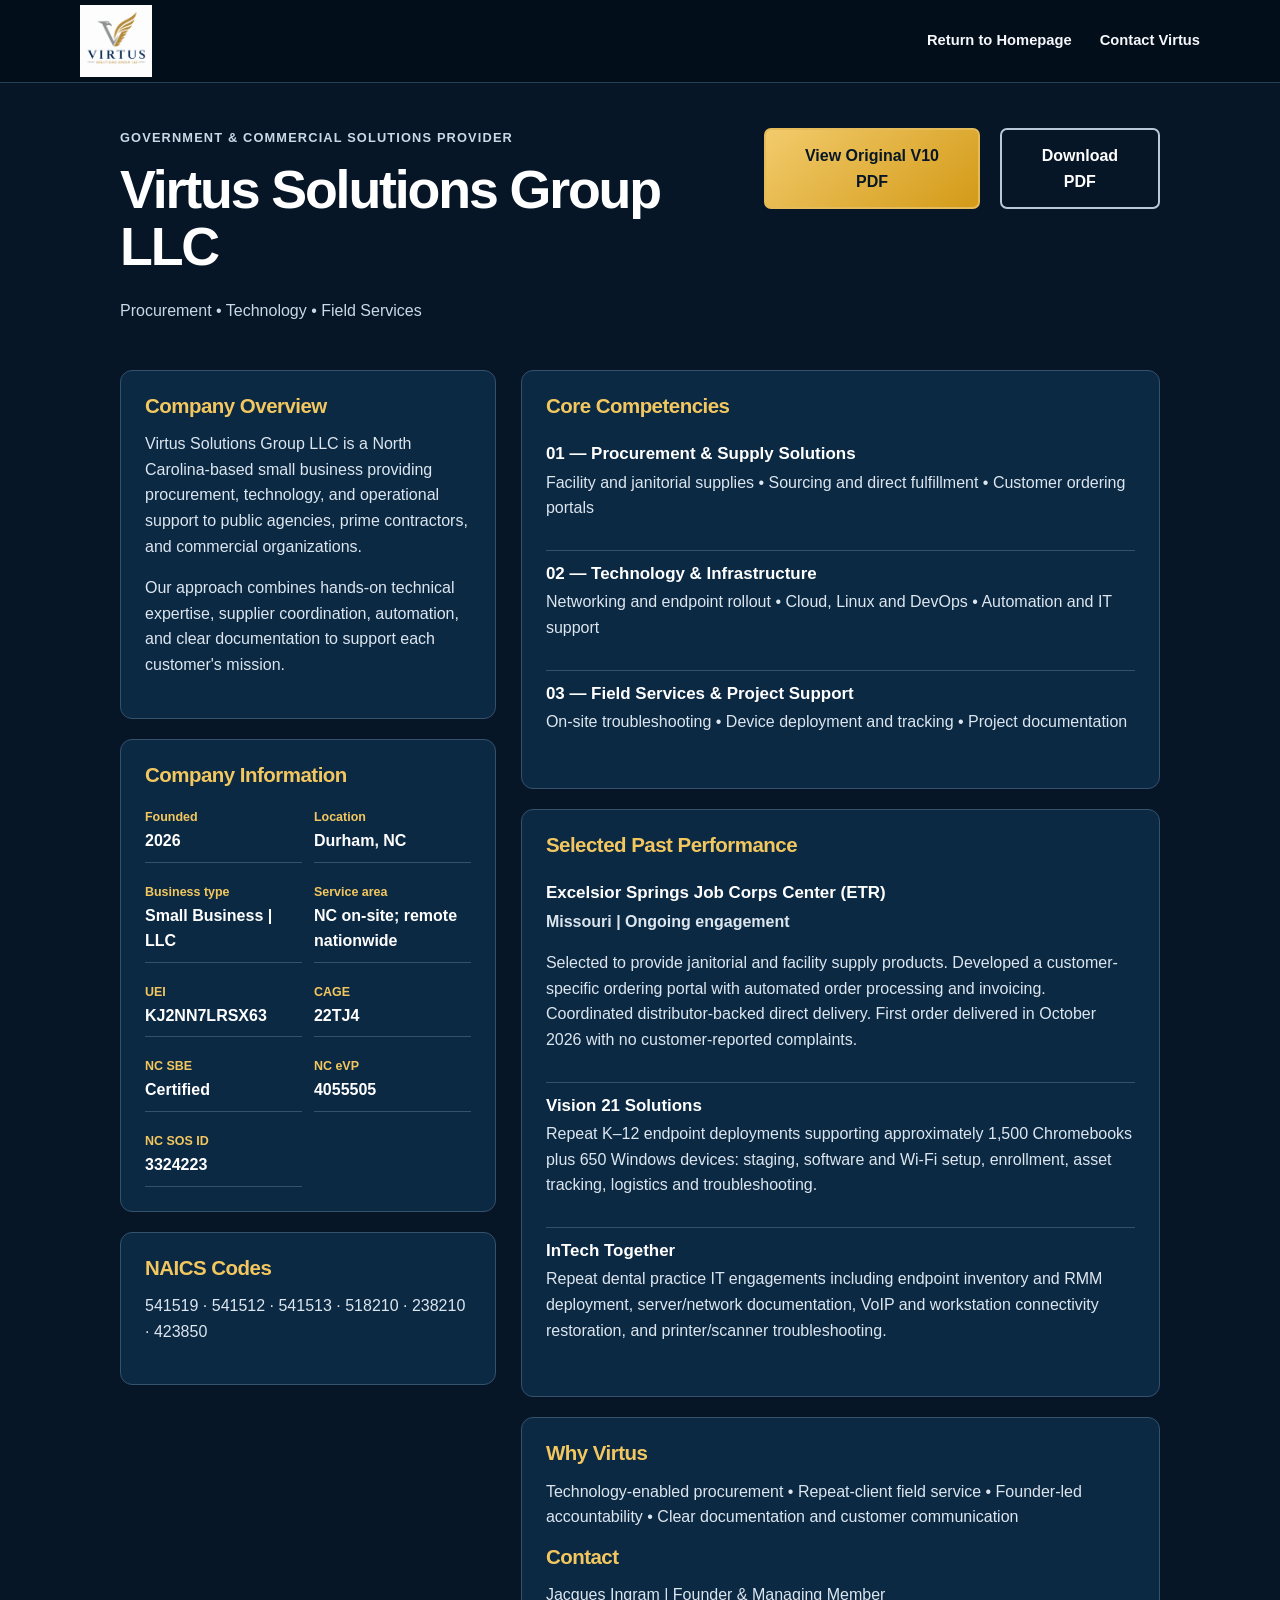
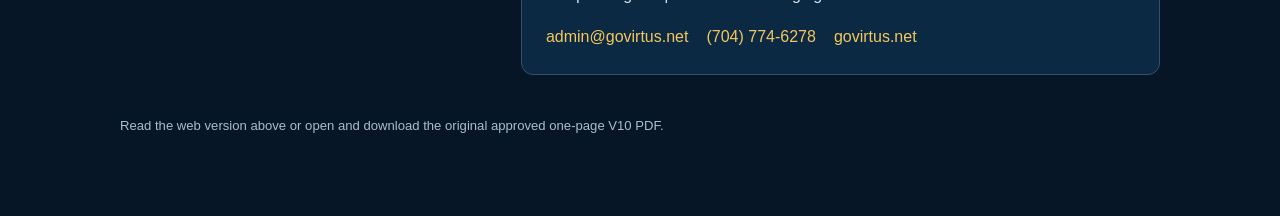
==== commit e84f2e7f: "Link actual uploaded V10 PDF for view and download" ====
--- a/capability-statement.html
+++ b/capability-statement.html
@@ -1,2 +1,2 @@
 <!doctype html><html lang="en"><head><meta charset="utf-8"><meta name="viewport" content="width=device-width,initial-scale=1"><title>Capability Statement V10 | Virtus Solutions Group LLC</title><meta name="description" content="Virtus Solutions Group LLC corporate capability statement: procurement, technology, field services and documented past performance."><link rel="icon" href="assets/favicon-32.png"><link rel="stylesheet" href="styles.css"><style>
-.cap-wrap{width:min(1040px,calc(100% - 32px));margin:45px auto 80px}.cap-head{display:flex;justify-content:space-between;align-items:flex-start;gap:20px;margin-bottom:30px}.cap-head h1{font-size:clamp(2rem,4.2vw,3.5rem);line-height:1.05;color:#fff}.cap-head p{color:#cad9e5}.cap-tag{color:#f3c75f;font-weight:800;text-transform:uppercase;letter-spacing:.09em;font-size:.8rem}.cap-grid{display:grid;grid-template-columns:1fr 1.7fr;gap:25px}.cap-panel{background:#0c2943;border:1px solid #36516b;border-radius:12px;padding:24px;margin-bottom:20px}.cap-panel h2{font-size:1.28rem;color:#f3c75f;margin-bottom:15px}.cap-panel h3{font-size:1.06rem;color:#fff;margin:0 0 6px}.cap-panel p,.cap-panel li{color:#dce6ef}.cap-panel ul{padding-left:20px}.cap-panel li{margin:7px 0}.cap-item{border-bottom:1px solid #34516a;padding:13px 0}.cap-item:last-child{border:0}.cap-credentials{display:grid;grid-template-columns:1fr 1fr;gap:12px}.cap-credentials div{border-bottom:1px solid #35516c;padding:8px 0}.cap-credentials strong{color:#f3c75f;display:block;font-size:.78rem}.cap-credentials span{color:#fff;font-weight:700}.cap-contact{display:flex;flex-wrap:wrap;gap:18px}.cap-contact a{color:#f3c75f}.cap-note{color:#aabecf;font-size:.82rem;margin-top:20px}@media(max-width:760px){.cap-grid{grid-template-columns:1fr}.cap-head{display:block}.cap-panel{padding:18px}}@media print{*{box-shadow:none!important}body{background:#fff!important;color:#102d47!important;font-size:10pt}.site-header,.cap-head button,.cap-note{display:none!important}.cap-wrap{width:100%;margin:0}.cap-grid{grid-template-columns:1fr 1.55fr;gap:10px}.cap-panel{break-inside:avoid;background:#fff!important;border:1px solid #c5d5df!important;margin-bottom:10px;padding:12px}.cap-panel h2{color:#a47716!important}.cap-panel h3,.cap-panel p,.cap-panel li,.cap-credentials span{color:#102d47!important}.cap-head h1{color:#102d47!important}.cap-contact a{color:#102d47!important}a{text-decoration:none!important}} </style></head><body><header class="site-header"><nav class="nav container" aria-label="Main navigation"><a class="brand" href="./"><img src="assets/virtus-logo.png" alt="Virtus Solutions Group"></a><div class="nav-links" style="display:flex"><a href="./">Return to Homepage</a><a href="mailto:admin@govirtus.net">Contact Virtus</a></div></nav></header><main class="cap-wrap"><div class="cap-head"><div><p class="cap-tag">Government &amp; Commercial Solutions Provider</p><h1>Virtus Solutions Group LLC</h1><p>Procurement • Technology • Field Services</p></div><button class="btn primary" type="button" onclick="window.print()">Print / Save as PDF</button></div><div class="cap-grid"><div><section class="cap-panel"><h2>Company Overview</h2><p>Virtus Solutions Group LLC is a North Carolina-based small business providing procurement, technology, and operational support to public agencies, prime contractors, and commercial organizations.</p><p>Our approach combines hands-on technical expertise, supplier coordination, automation, and clear documentation to support each customer's mission.</p></section><section class="cap-panel"><h2>Company Information</h2><div class="cap-credentials"><div><strong>Founded</strong><span>2026</span></div><div><strong>Location</strong><span>Durham, NC</span></div><div><strong>Business type</strong><span>Small Business | LLC</span></div><div><strong>Service area</strong><span>NC on-site; remote nationwide</span></div><div><strong>UEI</strong><span>KJ2NN7LRSX63</span></div><div><strong>CAGE</strong><span>22TJ4</span></div><div><strong>NC SBE</strong><span>Certified</span></div><div><strong>NC eVP</strong><span>4055505</span></div><div><strong>NC SOS ID</strong><span>3324223</span></div></div></section><section class="cap-panel"><h2>NAICS Codes</h2><p>541519 · 541512 · 541513 · 518210 · 238210 · 423850</p></section></div><div><section class="cap-panel"><h2>Core Competencies</h2><div class="cap-item"><h3>01 — Procurement &amp; Supply Solutions</h3><p>Facility and janitorial supplies • Sourcing and direct fulfillment • Customer ordering portals</p></div><div class="cap-item"><h3>02 — Technology &amp; Infrastructure</h3><p>Networking and endpoint rollout • Cloud, Linux and DevOps • Automation and IT support</p></div><div class="cap-item"><h3>03 — Field Services &amp; Project Support</h3><p>On-site troubleshooting • Device deployment and tracking • Project documentation</p></div></section><section class="cap-panel"><h2>Selected Past Performance</h2><div class="cap-item"><h3>Excelsior Springs Job Corps Center (ETR)</h3><p><strong>Missouri | Ongoing engagement</strong></p><p>Selected to provide janitorial and facility supply products. Developed a customer-specific ordering portal with automated order processing and invoicing. Coordinated distributor-backed direct delivery. First order delivered in October 2026 with no customer-reported complaints.</p></div><div class="cap-item"><h3>Vision 21 Solutions</h3><p>Repeat K–12 endpoint deployments supporting approximately 1,500 Chromebooks plus 650 Windows devices: staging, software and Wi-Fi setup, enrollment, asset tracking, logistics and troubleshooting.</p></div><div class="cap-item"><h3>InTech Together</h3><p>Repeat dental practice IT engagements including endpoint inventory and RMM deployment, server/network documentation, VoIP and workstation connectivity restoration, and printer/scanner troubleshooting.</p></div></section><section class="cap-panel"><h2>Why Virtus</h2><p>Technology-enabled procurement • Repeat-client field service • Founder-led accountability • Clear documentation and customer communication</p><h2>Contact</h2><p>Jacques Ingram | Founder &amp; Managing Member</p><div class="cap-contact"><a href="mailto:admin@govirtus.net">admin@govirtus.net</a><a href="tel:+17047746278">(704) 774-6278</a><a href="https://govirtus.net">govirtus.net</a></div></section></div></div><p class="cap-note">This is an accessible web version of V10 for immediate viewing. To save a PDF now, use Print / Save as PDF and select Save as PDF. The branded V10 PDF will be offered separately when hosted.</p></main></body></html>+.cap-wrap{width:min(1040px,calc(100% - 32px));margin:45px auto 80px}.cap-head{display:flex;justify-content:space-between;align-items:flex-start;gap:20px;margin-bottom:30px}.cap-head h1{font-size:clamp(2rem,4.2vw,3.5rem);line-height:1.05;color:#fff}.cap-head p{color:#cad9e5}.cap-tag{color:#f3c75f;font-weight:800;text-transform:uppercase;letter-spacing:.09em;font-size:.8rem}.cap-grid{display:grid;grid-template-columns:1fr 1.7fr;gap:25px}.cap-panel{background:#0c2943;border:1px solid #36516b;border-radius:12px;padding:24px;margin-bottom:20px}.cap-panel h2{font-size:1.28rem;color:#f3c75f;margin-bottom:15px}.cap-panel h3{font-size:1.06rem;color:#fff;margin:0 0 6px}.cap-panel p,.cap-panel li{color:#dce6ef}.cap-panel ul{padding-left:20px}.cap-panel li{margin:7px 0}.cap-item{border-bottom:1px solid #34516a;padding:13px 0}.cap-item:last-child{border:0}.cap-credentials{display:grid;grid-template-columns:1fr 1fr;gap:12px}.cap-credentials div{border-bottom:1px solid #35516c;padding:8px 0}.cap-credentials strong{color:#f3c75f;display:block;font-size:.78rem}.cap-credentials span{color:#fff;font-weight:700}.cap-contact{display:flex;flex-wrap:wrap;gap:18px}.cap-contact a{color:#f3c75f}.cap-note{color:#aabecf;font-size:.82rem;margin-top:20px}@media(max-width:760px){.cap-grid{grid-template-columns:1fr}.cap-head{display:block}.cap-panel{padding:18px}}@media print{*{box-shadow:none!important}body{background:#fff!important;color:#102d47!important;font-size:10pt}.site-header,.cap-head button,.cap-note{display:none!important}.cap-wrap{width:100%;margin:0}.cap-grid{grid-template-columns:1fr 1.55fr;gap:10px}.cap-panel{break-inside:avoid;background:#fff!important;border:1px solid #c5d5df!important;margin-bottom:10px;padding:12px}.cap-panel h2{color:#a47716!important}.cap-panel h3,.cap-panel p,.cap-panel li,.cap-credentials span{color:#102d47!important}.cap-head h1{color:#102d47!important}.cap-contact a{color:#102d47!important}a{text-decoration:none!important}} </style></head><body><header class="site-header"><nav class="nav container" aria-label="Main navigation"><a class="brand" href="./"><img src="assets/virtus-logo.png" alt="Virtus Solutions Group"></a><div class="nav-links" style="display:flex"><a href="./">Return to Homepage</a><a href="mailto:admin@govirtus.net">Contact Virtus</a></div></nav></header><main class="cap-wrap"><div class="cap-head"><div><p class="cap-tag">Government &amp; Commercial Solutions Provider</p><h1>Virtus Solutions Group LLC</h1><p>Procurement • Technology • Field Services</p></div><a class="btn primary" href="Virtus_V10_Capability_Statement.pdf" target="_blank" rel="noopener">View Original V10 PDF</a><a class="btn secondary" href="Virtus_V10_Capability_Statement.pdf" download>Download PDF</a></div><div class="cap-grid"><div><section class="cap-panel"><h2>Company Overview</h2><p>Virtus Solutions Group LLC is a North Carolina-based small business providing procurement, technology, and operational support to public agencies, prime contractors, and commercial organizations.</p><p>Our approach combines hands-on technical expertise, supplier coordination, automation, and clear documentation to support each customer's mission.</p></section><section class="cap-panel"><h2>Company Information</h2><div class="cap-credentials"><div><strong>Founded</strong><span>2026</span></div><div><strong>Location</strong><span>Durham, NC</span></div><div><strong>Business type</strong><span>Small Business | LLC</span></div><div><strong>Service area</strong><span>NC on-site; remote nationwide</span></div><div><strong>UEI</strong><span>KJ2NN7LRSX63</span></div><div><strong>CAGE</strong><span>22TJ4</span></div><div><strong>NC SBE</strong><span>Certified</span></div><div><strong>NC eVP</strong><span>4055505</span></div><div><strong>NC SOS ID</strong><span>3324223</span></div></div></section><section class="cap-panel"><h2>NAICS Codes</h2><p>541519 · 541512 · 541513 · 518210 · 238210 · 423850</p></section></div><div><section class="cap-panel"><h2>Core Competencies</h2><div class="cap-item"><h3>01 — Procurement &amp; Supply Solutions</h3><p>Facility and janitorial supplies • Sourcing and direct fulfillment • Customer ordering portals</p></div><div class="cap-item"><h3>02 — Technology &amp; Infrastructure</h3><p>Networking and endpoint rollout • Cloud, Linux and DevOps • Automation and IT support</p></div><div class="cap-item"><h3>03 — Field Services &amp; Project Support</h3><p>On-site troubleshooting • Device deployment and tracking • Project documentation</p></div></section><section class="cap-panel"><h2>Selected Past Performance</h2><div class="cap-item"><h3>Excelsior Springs Job Corps Center (ETR)</h3><p><strong>Missouri | Ongoing engagement</strong></p><p>Selected to provide janitorial and facility supply products. Developed a customer-specific ordering portal with automated order processing and invoicing. Coordinated distributor-backed direct delivery. First order delivered in October 2026 with no customer-reported complaints.</p></div><div class="cap-item"><h3>Vision 21 Solutions</h3><p>Repeat K–12 endpoint deployments supporting approximately 1,500 Chromebooks plus 650 Windows devices: staging, software and Wi-Fi setup, enrollment, asset tracking, logistics and troubleshooting.</p></div><div class="cap-item"><h3>InTech Together</h3><p>Repeat dental practice IT engagements including endpoint inventory and RMM deployment, server/network documentation, VoIP and workstation connectivity restoration, and printer/scanner troubleshooting.</p></div></section><section class="cap-panel"><h2>Why Virtus</h2><p>Technology-enabled procurement • Repeat-client field service • Founder-led accountability • Clear documentation and customer communication</p><h2>Contact</h2><p>Jacques Ingram | Founder &amp; Managing Member</p><div class="cap-contact"><a href="mailto:admin@govirtus.net">admin@govirtus.net</a><a href="tel:+17047746278">(704) 774-6278</a><a href="https://govirtus.net">govirtus.net</a></div></section></div></div><p class="cap-note">Read the web version above or open and download the original approved one-page V10 PDF.</p></main></body></html>
--- a/styles.css
+++ b/styles.css
@@ -435,3 +435,8 @@
 /* The approved site photograph carries the real entrance sign; do not overlay synthetic signage. */
 .featured-photo::after{display:none!important;}
 .featured-photo{background-position:20% center;}
+
+/* Visible temporary visual while the licensed ETR photo is being sourced. */
+.featured-photo{background-image:linear-gradient(90deg,#071b30 0%,rgba(7,27,48,.5) 26%,rgba(7,27,48,.08) 100%),linear-gradient(140deg,#224e6b,#0b253e);}
+.featured-photo::after{display:block!important;content:"EXCELSIOR SPRINGS\\A JOB CORPS CENTER";white-space:pre;position:absolute;top:36%;right:8%;border:2px solid rgba(239,201,106,.75);background:rgba(3,17,29,.78);padding:20px 18px;text-align:center;color:#f3c75f;line-height:1.6;letter-spacing:.04em;font-size:clamp(.87rem,1.2vw,1.25rem);font-weight:800;border-radius:5px;}
+@media(max-width:700px){.featured-photo::after{top:20%;right:15%;}}
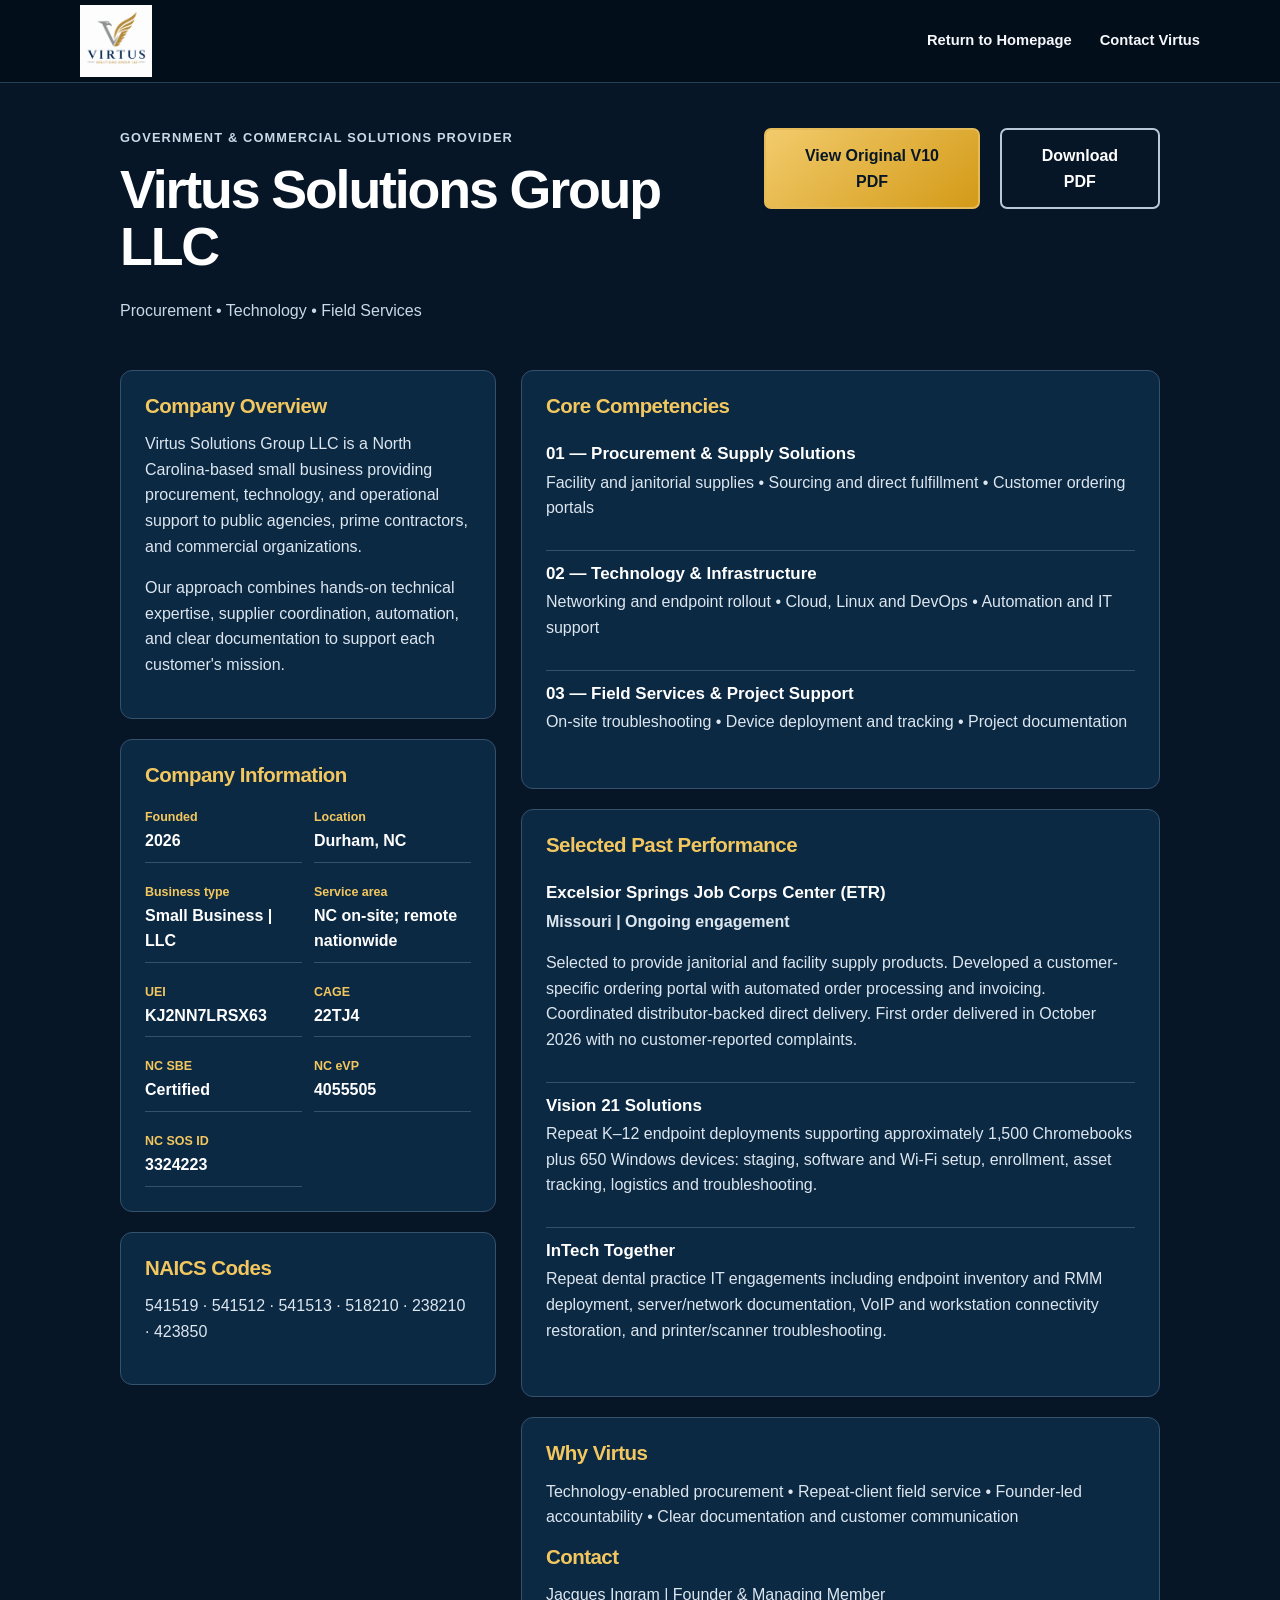
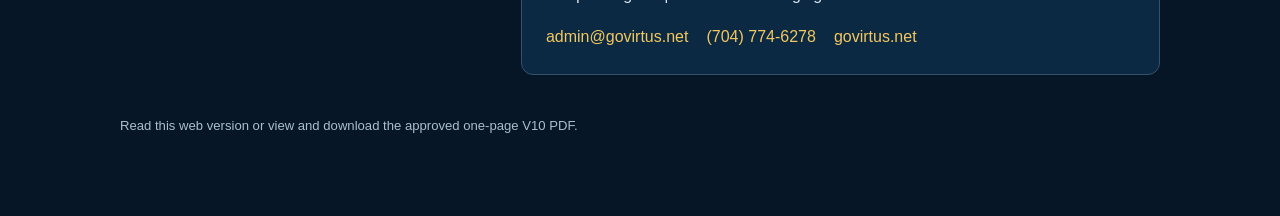
==== commit 84c68d95: "Use actual V10 PDF for direct viewing and downloading" ====
--- a/capability-statement.html
+++ b/capability-statement.html
@@ -1,2 +1,2 @@
 <!doctype html><html lang="en"><head><meta charset="utf-8"><meta name="viewport" content="width=device-width,initial-scale=1"><title>Capability Statement V10 | Virtus Solutions Group LLC</title><meta name="description" content="Virtus Solutions Group LLC corporate capability statement: procurement, technology, field services and documented past performance."><link rel="icon" href="assets/favicon-32.png"><link rel="stylesheet" href="styles.css"><style>
-.cap-wrap{width:min(1040px,calc(100% - 32px));margin:45px auto 80px}.cap-head{display:flex;justify-content:space-between;align-items:flex-start;gap:20px;margin-bottom:30px}.cap-head h1{font-size:clamp(2rem,4.2vw,3.5rem);line-height:1.05;color:#fff}.cap-head p{color:#cad9e5}.cap-tag{color:#f3c75f;font-weight:800;text-transform:uppercase;letter-spacing:.09em;font-size:.8rem}.cap-grid{display:grid;grid-template-columns:1fr 1.7fr;gap:25px}.cap-panel{background:#0c2943;border:1px solid #36516b;border-radius:12px;padding:24px;margin-bottom:20px}.cap-panel h2{font-size:1.28rem;color:#f3c75f;margin-bottom:15px}.cap-panel h3{font-size:1.06rem;color:#fff;margin:0 0 6px}.cap-panel p,.cap-panel li{color:#dce6ef}.cap-panel ul{padding-left:20px}.cap-panel li{margin:7px 0}.cap-item{border-bottom:1px solid #34516a;padding:13px 0}.cap-item:last-child{border:0}.cap-credentials{display:grid;grid-template-columns:1fr 1fr;gap:12px}.cap-credentials div{border-bottom:1px solid #35516c;padding:8px 0}.cap-credentials strong{color:#f3c75f;display:block;font-size:.78rem}.cap-credentials span{color:#fff;font-weight:700}.cap-contact{display:flex;flex-wrap:wrap;gap:18px}.cap-contact a{color:#f3c75f}.cap-note{color:#aabecf;font-size:.82rem;margin-top:20px}@media(max-width:760px){.cap-grid{grid-template-columns:1fr}.cap-head{display:block}.cap-panel{padding:18px}}@media print{*{box-shadow:none!important}body{background:#fff!important;color:#102d47!important;font-size:10pt}.site-header,.cap-head button,.cap-note{display:none!important}.cap-wrap{width:100%;margin:0}.cap-grid{grid-template-columns:1fr 1.55fr;gap:10px}.cap-panel{break-inside:avoid;background:#fff!important;border:1px solid #c5d5df!important;margin-bottom:10px;padding:12px}.cap-panel h2{color:#a47716!important}.cap-panel h3,.cap-panel p,.cap-panel li,.cap-credentials span{color:#102d47!important}.cap-head h1{color:#102d47!important}.cap-contact a{color:#102d47!important}a{text-decoration:none!important}} </style></head><body><header class="site-header"><nav class="nav container" aria-label="Main navigation"><a class="brand" href="./"><img src="assets/virtus-logo.png" alt="Virtus Solutions Group"></a><div class="nav-links" style="display:flex"><a href="./">Return to Homepage</a><a href="mailto:admin@govirtus.net">Contact Virtus</a></div></nav></header><main class="cap-wrap"><div class="cap-head"><div><p class="cap-tag">Government &amp; Commercial Solutions Provider</p><h1>Virtus Solutions Group LLC</h1><p>Procurement • Technology • Field Services</p></div><a class="btn primary" href="Virtus_V10_Capability_Statement.pdf" target="_blank" rel="noopener">View Original V10 PDF</a><a class="btn secondary" href="Virtus_V10_Capability_Statement.pdf" download>Download PDF</a></div><div class="cap-grid"><div><section class="cap-panel"><h2>Company Overview</h2><p>Virtus Solutions Group LLC is a North Carolina-based small business providing procurement, technology, and operational support to public agencies, prime contractors, and commercial organizations.</p><p>Our approach combines hands-on technical expertise, supplier coordination, automation, and clear documentation to support each customer's mission.</p></section><section class="cap-panel"><h2>Company Information</h2><div class="cap-credentials"><div><strong>Founded</strong><span>2026</span></div><div><strong>Location</strong><span>Durham, NC</span></div><div><strong>Business type</strong><span>Small Business | LLC</span></div><div><strong>Service area</strong><span>NC on-site; remote nationwide</span></div><div><strong>UEI</strong><span>KJ2NN7LRSX63</span></div><div><strong>CAGE</strong><span>22TJ4</span></div><div><strong>NC SBE</strong><span>Certified</span></div><div><strong>NC eVP</strong><span>4055505</span></div><div><strong>NC SOS ID</strong><span>3324223</span></div></div></section><section class="cap-panel"><h2>NAICS Codes</h2><p>541519 · 541512 · 541513 · 518210 · 238210 · 423850</p></section></div><div><section class="cap-panel"><h2>Core Competencies</h2><div class="cap-item"><h3>01 — Procurement &amp; Supply Solutions</h3><p>Facility and janitorial supplies • Sourcing and direct fulfillment • Customer ordering portals</p></div><div class="cap-item"><h3>02 — Technology &amp; Infrastructure</h3><p>Networking and endpoint rollout • Cloud, Linux and DevOps • Automation and IT support</p></div><div class="cap-item"><h3>03 — Field Services &amp; Project Support</h3><p>On-site troubleshooting • Device deployment and tracking • Project documentation</p></div></section><section class="cap-panel"><h2>Selected Past Performance</h2><div class="cap-item"><h3>Excelsior Springs Job Corps Center (ETR)</h3><p><strong>Missouri | Ongoing engagement</strong></p><p>Selected to provide janitorial and facility supply products. Developed a customer-specific ordering portal with automated order processing and invoicing. Coordinated distributor-backed direct delivery. First order delivered in October 2026 with no customer-reported complaints.</p></div><div class="cap-item"><h3>Vision 21 Solutions</h3><p>Repeat K–12 endpoint deployments supporting approximately 1,500 Chromebooks plus 650 Windows devices: staging, software and Wi-Fi setup, enrollment, asset tracking, logistics and troubleshooting.</p></div><div class="cap-item"><h3>InTech Together</h3><p>Repeat dental practice IT engagements including endpoint inventory and RMM deployment, server/network documentation, VoIP and workstation connectivity restoration, and printer/scanner troubleshooting.</p></div></section><section class="cap-panel"><h2>Why Virtus</h2><p>Technology-enabled procurement • Repeat-client field service • Founder-led accountability • Clear documentation and customer communication</p><h2>Contact</h2><p>Jacques Ingram | Founder &amp; Managing Member</p><div class="cap-contact"><a href="mailto:admin@govirtus.net">admin@govirtus.net</a><a href="tel:+17047746278">(704) 774-6278</a><a href="https://govirtus.net">govirtus.net</a></div></section></div></div><p class="cap-note">Read the web version above or open and download the original approved one-page V10 PDF.</p></main></body></html>+.cap-wrap{width:min(1040px,calc(100% - 32px));margin:45px auto 80px}.cap-head{display:flex;justify-content:space-between;align-items:flex-start;gap:20px;margin-bottom:30px}.cap-head h1{font-size:clamp(2rem,4.2vw,3.5rem);line-height:1.05;color:#fff}.cap-head p{color:#cad9e5}.cap-tag{color:#f3c75f;font-weight:800;text-transform:uppercase;letter-spacing:.09em;font-size:.8rem}.cap-grid{display:grid;grid-template-columns:1fr 1.7fr;gap:25px}.cap-panel{background:#0c2943;border:1px solid #36516b;border-radius:12px;padding:24px;margin-bottom:20px}.cap-panel h2{font-size:1.28rem;color:#f3c75f;margin-bottom:15px}.cap-panel h3{font-size:1.06rem;color:#fff;margin:0 0 6px}.cap-panel p,.cap-panel li{color:#dce6ef}.cap-panel ul{padding-left:20px}.cap-panel li{margin:7px 0}.cap-item{border-bottom:1px solid #34516a;padding:13px 0}.cap-item:last-child{border:0}.cap-credentials{display:grid;grid-template-columns:1fr 1fr;gap:12px}.cap-credentials div{border-bottom:1px solid #35516c;padding:8px 0}.cap-credentials strong{color:#f3c75f;display:block;font-size:.78rem}.cap-credentials span{color:#fff;font-weight:700}.cap-contact{display:flex;flex-wrap:wrap;gap:18px}.cap-contact a{color:#f3c75f}.cap-note{color:#aabecf;font-size:.82rem;margin-top:20px}@media(max-width:760px){.cap-grid{grid-template-columns:1fr}.cap-head{display:block}.cap-panel{padding:18px}}@media print{*{box-shadow:none!important}body{background:#fff!important;color:#102d47!important;font-size:10pt}.site-header,.cap-head button,.cap-note{display:none!important}.cap-wrap{width:100%;margin:0}.cap-grid{grid-template-columns:1fr 1.55fr;gap:10px}.cap-panel{break-inside:avoid;background:#fff!important;border:1px solid #c5d5df!important;margin-bottom:10px;padding:12px}.cap-panel h2{color:#a47716!important}.cap-panel h3,.cap-panel p,.cap-panel li,.cap-credentials span{color:#102d47!important}.cap-head h1{color:#102d47!important}.cap-contact a{color:#102d47!important}a{text-decoration:none!important}} </style></head><body><header class="site-header"><nav class="nav container" aria-label="Main navigation"><a class="brand" href="./"><img src="assets/virtus-logo.png" alt="Virtus Solutions Group"></a><div class="nav-links" style="display:flex"><a href="./">Return to Homepage</a><a href="mailto:admin@govirtus.net">Contact Virtus</a></div></nav></header><main class="cap-wrap"><div class="cap-head"><div><p class="cap-tag">Government &amp; Commercial Solutions Provider</p><h1>Virtus Solutions Group LLC</h1><p>Procurement • Technology • Field Services</p></div><a class="btn primary" href="Virtus_V10_Capability_Statement.pdf" target="_blank" rel="noopener">View Original V10 PDF</a> <a class="btn secondary" href="Virtus_V10_Capability_Statement.pdf" download>Download PDF</a></div><div class="cap-grid"><div><section class="cap-panel"><h2>Company Overview</h2><p>Virtus Solutions Group LLC is a North Carolina-based small business providing procurement, technology, and operational support to public agencies, prime contractors, and commercial organizations.</p><p>Our approach combines hands-on technical expertise, supplier coordination, automation, and clear documentation to support each customer's mission.</p></section><section class="cap-panel"><h2>Company Information</h2><div class="cap-credentials"><div><strong>Founded</strong><span>2026</span></div><div><strong>Location</strong><span>Durham, NC</span></div><div><strong>Business type</strong><span>Small Business | LLC</span></div><div><strong>Service area</strong><span>NC on-site; remote nationwide</span></div><div><strong>UEI</strong><span>KJ2NN7LRSX63</span></div><div><strong>CAGE</strong><span>22TJ4</span></div><div><strong>NC SBE</strong><span>Certified</span></div><div><strong>NC eVP</strong><span>4055505</span></div><div><strong>NC SOS ID</strong><span>3324223</span></div></div></section><section class="cap-panel"><h2>NAICS Codes</h2><p>541519 · 541512 · 541513 · 518210 · 238210 · 423850</p></section></div><div><section class="cap-panel"><h2>Core Competencies</h2><div class="cap-item"><h3>01 — Procurement &amp; Supply Solutions</h3><p>Facility and janitorial supplies • Sourcing and direct fulfillment • Customer ordering portals</p></div><div class="cap-item"><h3>02 — Technology &amp; Infrastructure</h3><p>Networking and endpoint rollout • Cloud, Linux and DevOps • Automation and IT support</p></div><div class="cap-item"><h3>03 — Field Services &amp; Project Support</h3><p>On-site troubleshooting • Device deployment and tracking • Project documentation</p></div></section><section class="cap-panel"><h2>Selected Past Performance</h2><div class="cap-item"><h3>Excelsior Springs Job Corps Center (ETR)</h3><p><strong>Missouri | Ongoing engagement</strong></p><p>Selected to provide janitorial and facility supply products. Developed a customer-specific ordering portal with automated order processing and invoicing. Coordinated distributor-backed direct delivery. First order delivered in October 2026 with no customer-reported complaints.</p></div><div class="cap-item"><h3>Vision 21 Solutions</h3><p>Repeat K–12 endpoint deployments supporting approximately 1,500 Chromebooks plus 650 Windows devices: staging, software and Wi-Fi setup, enrollment, asset tracking, logistics and troubleshooting.</p></div><div class="cap-item"><h3>InTech Together</h3><p>Repeat dental practice IT engagements including endpoint inventory and RMM deployment, server/network documentation, VoIP and workstation connectivity restoration, and printer/scanner troubleshooting.</p></div></section><section class="cap-panel"><h2>Why Virtus</h2><p>Technology-enabled procurement • Repeat-client field service • Founder-led accountability • Clear documentation and customer communication</p><h2>Contact</h2><p>Jacques Ingram | Founder &amp; Managing Member</p><div class="cap-contact"><a href="mailto:admin@govirtus.net">admin@govirtus.net</a><a href="tel:+17047746278">(704) 774-6278</a><a href="https://govirtus.net">govirtus.net</a></div></section></div></div><p class="cap-note">Read this web version or view and download the approved one-page V10 PDF.</p></main></body></html>
--- a/styles.css
+++ b/styles.css
@@ -440,3 +440,7 @@
 .featured-photo{background-image:linear-gradient(90deg,#071b30 0%,rgba(7,27,48,.5) 26%,rgba(7,27,48,.08) 100%),linear-gradient(140deg,#224e6b,#0b253e);}
 .featured-photo::after{display:block!important;content:"EXCELSIOR SPRINGS\\A JOB CORPS CENTER";white-space:pre;position:absolute;top:36%;right:8%;border:2px solid rgba(239,201,106,.75);background:rgba(3,17,29,.78);padding:20px 18px;text-align:center;color:#f3c75f;line-height:1.6;letter-spacing:.04em;font-size:clamp(.87rem,1.2vw,1.25rem);font-weight:800;border-radius:5px;}
 @media(max-width:700px){.featured-photo::after{top:20%;right:15%;}}
+
+/* Verified uploaded ETR photo at repo root. Design review only pending publisher permission. */
+.featured-photo{background-image:linear-gradient(90deg,rgba(7,27,48,.92) 0%,rgba(7,27,48,.10) 22%,rgba(7,27,48,0) 55%),url('etr-center-sign.jpg')!important;background-size:cover!important;background-position:20% center!important;}
+.featured-photo::after{display:none!important;content:none!important;}
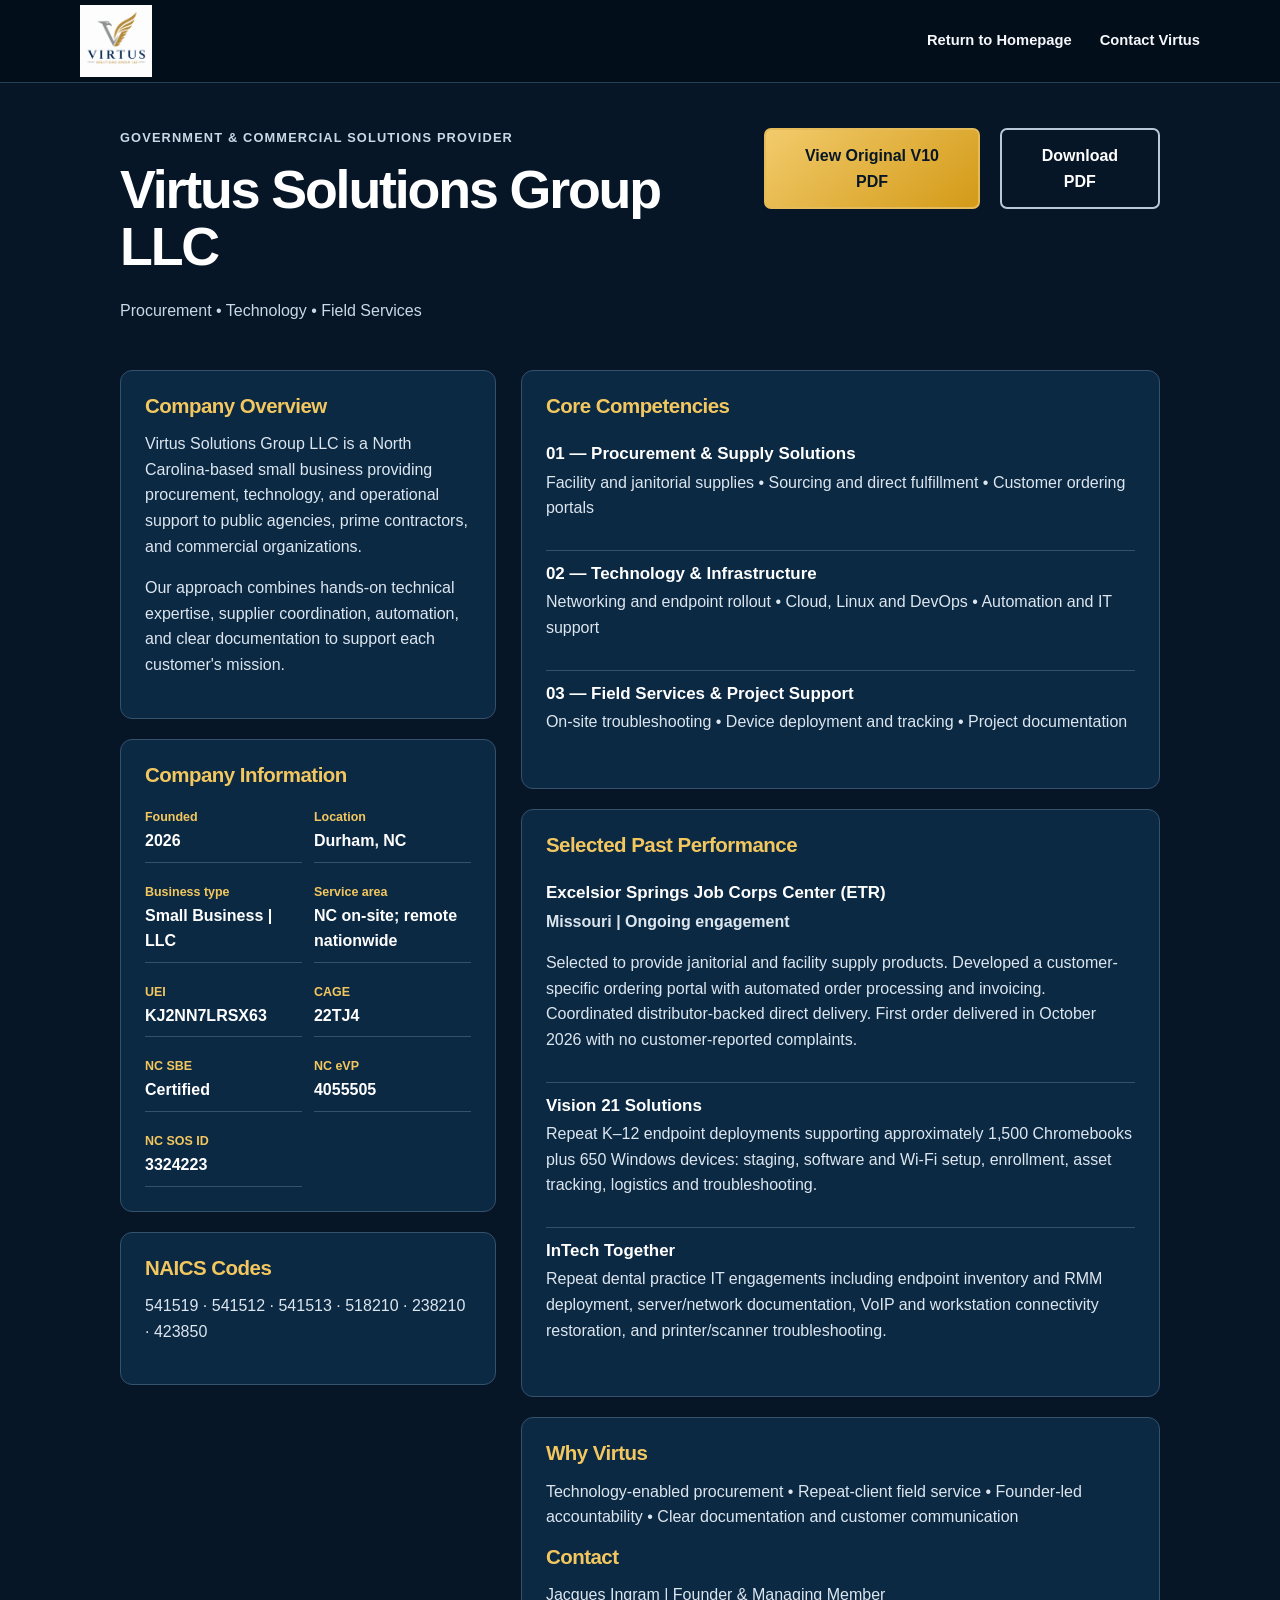
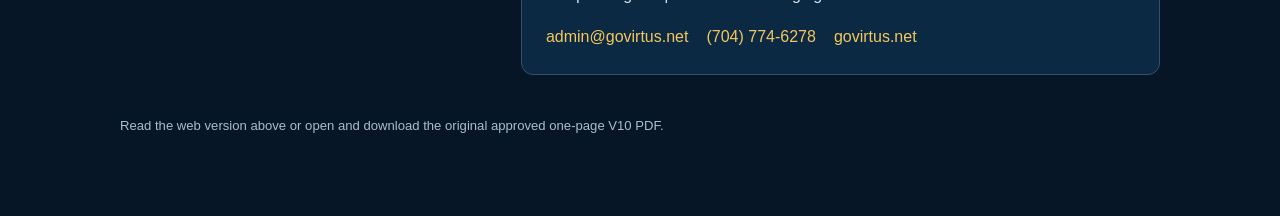
==== commit 39332a62: "Merge pull request #6 from jacqueskingram/design/replace-etr-news-photo-with-ai Replace ETR news pho" ====
--- a/capability-statement.html
+++ b/capability-statement.html
@@ -1,2 +1,2 @@
 <!doctype html><html lang="en"><head><meta charset="utf-8"><meta name="viewport" content="width=device-width,initial-scale=1"><title>Capability Statement V10 | Virtus Solutions Group LLC</title><meta name="description" content="Virtus Solutions Group LLC corporate capability statement: procurement, technology, field services and documented past performance."><link rel="icon" href="assets/favicon-32.png"><link rel="stylesheet" href="styles.css"><style>
-.cap-wrap{width:min(1040px,calc(100% - 32px));margin:45px auto 80px}.cap-head{display:flex;justify-content:space-between;align-items:flex-start;gap:20px;margin-bottom:30px}.cap-head h1{font-size:clamp(2rem,4.2vw,3.5rem);line-height:1.05;color:#fff}.cap-head p{color:#cad9e5}.cap-tag{color:#f3c75f;font-weight:800;text-transform:uppercase;letter-spacing:.09em;font-size:.8rem}.cap-grid{display:grid;grid-template-columns:1fr 1.7fr;gap:25px}.cap-panel{background:#0c2943;border:1px solid #36516b;border-radius:12px;padding:24px;margin-bottom:20px}.cap-panel h2{font-size:1.28rem;color:#f3c75f;margin-bottom:15px}.cap-panel h3{font-size:1.06rem;color:#fff;margin:0 0 6px}.cap-panel p,.cap-panel li{color:#dce6ef}.cap-panel ul{padding-left:20px}.cap-panel li{margin:7px 0}.cap-item{border-bottom:1px solid #34516a;padding:13px 0}.cap-item:last-child{border:0}.cap-credentials{display:grid;grid-template-columns:1fr 1fr;gap:12px}.cap-credentials div{border-bottom:1px solid #35516c;padding:8px 0}.cap-credentials strong{color:#f3c75f;display:block;font-size:.78rem}.cap-credentials span{color:#fff;font-weight:700}.cap-contact{display:flex;flex-wrap:wrap;gap:18px}.cap-contact a{color:#f3c75f}.cap-note{color:#aabecf;font-size:.82rem;margin-top:20px}@media(max-width:760px){.cap-grid{grid-template-columns:1fr}.cap-head{display:block}.cap-panel{padding:18px}}@media print{*{box-shadow:none!important}body{background:#fff!important;color:#102d47!important;font-size:10pt}.site-header,.cap-head button,.cap-note{display:none!important}.cap-wrap{width:100%;margin:0}.cap-grid{grid-template-columns:1fr 1.55fr;gap:10px}.cap-panel{break-inside:avoid;background:#fff!important;border:1px solid #c5d5df!important;margin-bottom:10px;padding:12px}.cap-panel h2{color:#a47716!important}.cap-panel h3,.cap-panel p,.cap-panel li,.cap-credentials span{color:#102d47!important}.cap-head h1{color:#102d47!important}.cap-contact a{color:#102d47!important}a{text-decoration:none!important}} </style></head><body><header class="site-header"><nav class="nav container" aria-label="Main navigation"><a class="brand" href="./"><img src="assets/virtus-logo.png" alt="Virtus Solutions Group"></a><div class="nav-links" style="display:flex"><a href="./">Return to Homepage</a><a href="mailto:admin@govirtus.net">Contact Virtus</a></div></nav></header><main class="cap-wrap"><div class="cap-head"><div><p class="cap-tag">Government &amp; Commercial Solutions Provider</p><h1>Virtus Solutions Group LLC</h1><p>Procurement • Technology • Field Services</p></div><a class="btn primary" href="Virtus_V10_Capability_Statement.pdf" target="_blank" rel="noopener">View Original V10 PDF</a> <a class="btn secondary" href="Virtus_V10_Capability_Statement.pdf" download>Download PDF</a></div><div class="cap-grid"><div><section class="cap-panel"><h2>Company Overview</h2><p>Virtus Solutions Group LLC is a North Carolina-based small business providing procurement, technology, and operational support to public agencies, prime contractors, and commercial organizations.</p><p>Our approach combines hands-on technical expertise, supplier coordination, automation, and clear documentation to support each customer's mission.</p></section><section class="cap-panel"><h2>Company Information</h2><div class="cap-credentials"><div><strong>Founded</strong><span>2026</span></div><div><strong>Location</strong><span>Durham, NC</span></div><div><strong>Business type</strong><span>Small Business | LLC</span></div><div><strong>Service area</strong><span>NC on-site; remote nationwide</span></div><div><strong>UEI</strong><span>KJ2NN7LRSX63</span></div><div><strong>CAGE</strong><span>22TJ4</span></div><div><strong>NC SBE</strong><span>Certified</span></div><div><strong>NC eVP</strong><span>4055505</span></div><div><strong>NC SOS ID</strong><span>3324223</span></div></div></section><section class="cap-panel"><h2>NAICS Codes</h2><p>541519 · 541512 · 541513 · 518210 · 238210 · 423850</p></section></div><div><section class="cap-panel"><h2>Core Competencies</h2><div class="cap-item"><h3>01 — Procurement &amp; Supply Solutions</h3><p>Facility and janitorial supplies • Sourcing and direct fulfillment • Customer ordering portals</p></div><div class="cap-item"><h3>02 — Technology &amp; Infrastructure</h3><p>Networking and endpoint rollout • Cloud, Linux and DevOps • Automation and IT support</p></div><div class="cap-item"><h3>03 — Field Services &amp; Project Support</h3><p>On-site troubleshooting • Device deployment and tracking • Project documentation</p></div></section><section class="cap-panel"><h2>Selected Past Performance</h2><div class="cap-item"><h3>Excelsior Springs Job Corps Center (ETR)</h3><p><strong>Missouri | Ongoing engagement</strong></p><p>Selected to provide janitorial and facility supply products. Developed a customer-specific ordering portal with automated order processing and invoicing. Coordinated distributor-backed direct delivery. First order delivered in October 2026 with no customer-reported complaints.</p></div><div class="cap-item"><h3>Vision 21 Solutions</h3><p>Repeat K–12 endpoint deployments supporting approximately 1,500 Chromebooks plus 650 Windows devices: staging, software and Wi-Fi setup, enrollment, asset tracking, logistics and troubleshooting.</p></div><div class="cap-item"><h3>InTech Together</h3><p>Repeat dental practice IT engagements including endpoint inventory and RMM deployment, server/network documentation, VoIP and workstation connectivity restoration, and printer/scanner troubleshooting.</p></div></section><section class="cap-panel"><h2>Why Virtus</h2><p>Technology-enabled procurement • Repeat-client field service • Founder-led accountability • Clear documentation and customer communication</p><h2>Contact</h2><p>Jacques Ingram | Founder &amp; Managing Member</p><div class="cap-contact"><a href="mailto:admin@govirtus.net">admin@govirtus.net</a><a href="tel:+17047746278">(704) 774-6278</a><a href="https://govirtus.net">govirtus.net</a></div></section></div></div><p class="cap-note">Read this web version or view and download the approved one-page V10 PDF.</p></main></body></html>+.cap-wrap{width:min(1040px,calc(100% - 32px));margin:45px auto 80px}.cap-head{display:flex;justify-content:space-between;align-items:flex-start;gap:20px;margin-bottom:30px}.cap-head h1{font-size:clamp(2rem,4.2vw,3.5rem);line-height:1.05;color:#fff}.cap-head p{color:#cad9e5}.cap-tag{color:#f3c75f;font-weight:800;text-transform:uppercase;letter-spacing:.09em;font-size:.8rem}.cap-grid{display:grid;grid-template-columns:1fr 1.7fr;gap:25px}.cap-panel{background:#0c2943;border:1px solid #36516b;border-radius:12px;padding:24px;margin-bottom:20px}.cap-panel h2{font-size:1.28rem;color:#f3c75f;margin-bottom:15px}.cap-panel h3{font-size:1.06rem;color:#fff;margin:0 0 6px}.cap-panel p,.cap-panel li{color:#dce6ef}.cap-panel ul{padding-left:20px}.cap-panel li{margin:7px 0}.cap-item{border-bottom:1px solid #34516a;padding:13px 0}.cap-item:last-child{border:0}.cap-credentials{display:grid;grid-template-columns:1fr 1fr;gap:12px}.cap-credentials div{border-bottom:1px solid #35516c;padding:8px 0}.cap-credentials strong{color:#f3c75f;display:block;font-size:.78rem}.cap-credentials span{color:#fff;font-weight:700}.cap-contact{display:flex;flex-wrap:wrap;gap:18px}.cap-contact a{color:#f3c75f}.cap-note{color:#aabecf;font-size:.82rem;margin-top:20px}@media(max-width:760px){.cap-grid{grid-template-columns:1fr}.cap-head{display:block}.cap-panel{padding:18px}}@media print{*{box-shadow:none!important}body{background:#fff!important;color:#102d47!important;font-size:10pt}.site-header,.cap-head button,.cap-note{display:none!important}.cap-wrap{width:100%;margin:0}.cap-grid{grid-template-columns:1fr 1.55fr;gap:10px}.cap-panel{break-inside:avoid;background:#fff!important;border:1px solid #c5d5df!important;margin-bottom:10px;padding:12px}.cap-panel h2{color:#a47716!important}.cap-panel h3,.cap-panel p,.cap-panel li,.cap-credentials span{color:#102d47!important}.cap-head h1{color:#102d47!important}.cap-contact a{color:#102d47!important}a{text-decoration:none!important}} </style></head><body><header class="site-header"><nav class="nav container" aria-label="Main navigation"><a class="brand" href="./"><img src="assets/virtus-logo.png" alt="Virtus Solutions Group"></a><div class="nav-links" style="display:flex"><a href="./">Return to Homepage</a><a href="mailto:admin@govirtus.net">Contact Virtus</a></div></nav></header><main class="cap-wrap"><div class="cap-head"><div><p class="cap-tag">Government &amp; Commercial Solutions Provider</p><h1>Virtus Solutions Group LLC</h1><p>Procurement • Technology • Field Services</p></div><a class="btn primary" href="Virtus_V10_Capability_Statement.pdf" target="_blank" rel="noopener">View Original V10 PDF</a><a class="btn secondary" href="Virtus_V10_Capability_Statement.pdf" download>Download PDF</a></div><div class="cap-grid"><div><section class="cap-panel"><h2>Company Overview</h2><p>Virtus Solutions Group LLC is a North Carolina-based small business providing procurement, technology, and operational support to public agencies, prime contractors, and commercial organizations.</p><p>Our approach combines hands-on technical expertise, supplier coordination, automation, and clear documentation to support each customer's mission.</p></section><section class="cap-panel"><h2>Company Information</h2><div class="cap-credentials"><div><strong>Founded</strong><span>2026</span></div><div><strong>Location</strong><span>Durham, NC</span></div><div><strong>Business type</strong><span>Small Business | LLC</span></div><div><strong>Service area</strong><span>NC on-site; remote nationwide</span></div><div><strong>UEI</strong><span>KJ2NN7LRSX63</span></div><div><strong>CAGE</strong><span>22TJ4</span></div><div><strong>NC SBE</strong><span>Certified</span></div><div><strong>NC eVP</strong><span>4055505</span></div><div><strong>NC SOS ID</strong><span>3324223</span></div></div></section><section class="cap-panel"><h2>NAICS Codes</h2><p>541519 · 541512 · 541513 · 518210 · 238210 · 423850</p></section></div><div><section class="cap-panel"><h2>Core Competencies</h2><div class="cap-item"><h3>01 — Procurement &amp; Supply Solutions</h3><p>Facility and janitorial supplies • Sourcing and direct fulfillment • Customer ordering portals</p></div><div class="cap-item"><h3>02 — Technology &amp; Infrastructure</h3><p>Networking and endpoint rollout • Cloud, Linux and DevOps • Automation and IT support</p></div><div class="cap-item"><h3>03 — Field Services &amp; Project Support</h3><p>On-site troubleshooting • Device deployment and tracking • Project documentation</p></div></section><section class="cap-panel"><h2>Selected Past Performance</h2><div class="cap-item"><h3>Excelsior Springs Job Corps Center (ETR)</h3><p><strong>Missouri | Ongoing engagement</strong></p><p>Selected to provide janitorial and facility supply products. Developed a customer-specific ordering portal with automated order processing and invoicing. Coordinated distributor-backed direct delivery. First order delivered in October 2026 with no customer-reported complaints.</p></div><div class="cap-item"><h3>Vision 21 Solutions</h3><p>Repeat K–12 endpoint deployments supporting approximately 1,500 Chromebooks plus 650 Windows devices: staging, software and Wi-Fi setup, enrollment, asset tracking, logistics and troubleshooting.</p></div><div class="cap-item"><h3>InTech Together</h3><p>Repeat dental practice IT engagements including endpoint inventory and RMM deployment, server/network documentation, VoIP and workstation connectivity restoration, and printer/scanner troubleshooting.</p></div></section><section class="cap-panel"><h2>Why Virtus</h2><p>Technology-enabled procurement • Repeat-client field service • Founder-led accountability • Clear documentation and customer communication</p><h2>Contact</h2><p>Jacques Ingram | Founder &amp; Managing Member</p><div class="cap-contact"><a href="mailto:admin@govirtus.net">admin@govirtus.net</a><a href="tel:+17047746278">(704) 774-6278</a><a href="https://govirtus.net">govirtus.net</a></div></section></div></div><p class="cap-note">Read the web version above or open and download the original approved one-page V10 PDF.</p></main></body></html>
--- a/styles.css
+++ b/styles.css
@@ -444,3 +444,12 @@
 /* Verified uploaded ETR photo at repo root. Design review only pending publisher permission. */
 .featured-photo{background-image:linear-gradient(90deg,rgba(7,27,48,.92) 0%,rgba(7,27,48,.10) 22%,rgba(7,27,48,0) 55%),url('etr-center-sign.jpg')!important;background-size:cover!important;background-position:20% center!important;}
 .featured-photo::after{display:none!important;content:none!important;}
+
+/* Approved AI illustration — after its asset is uploaded, never show fake sign overlay. */
+.featured-photo{background-image:linear-gradient(90deg,rgba(7,27,48,.32),rgba(7,27,48,0) 55%),url('virtus-etr-ai-illustration.jpg')!important;background-position:43% center!important;background-size:cover!important;}
+.featured-photo::after{display:none!important;content:none!important;}
+
+.featured-disclosure{position:absolute;right:10px;bottom:10px;padding:5px 8px;background:rgba(4,18,31,.85);color:#edf3fa;font:11px Arial,sans-serif;border-radius:4px;z-index:2;}
+
+/* Display entire approved illustration inside image area to keep its sign legible. */
+.featured-photo{background-image:linear-gradient(90deg,rgba(7,27,48,.10),rgba(7,27,48,0)),url('virtus-etr-ai-illustration.jpg')!important;background-size:cover,contain!important;background-position:center,center!important;background-repeat:no-repeat!important;background-color:#0d2b43!important;}
